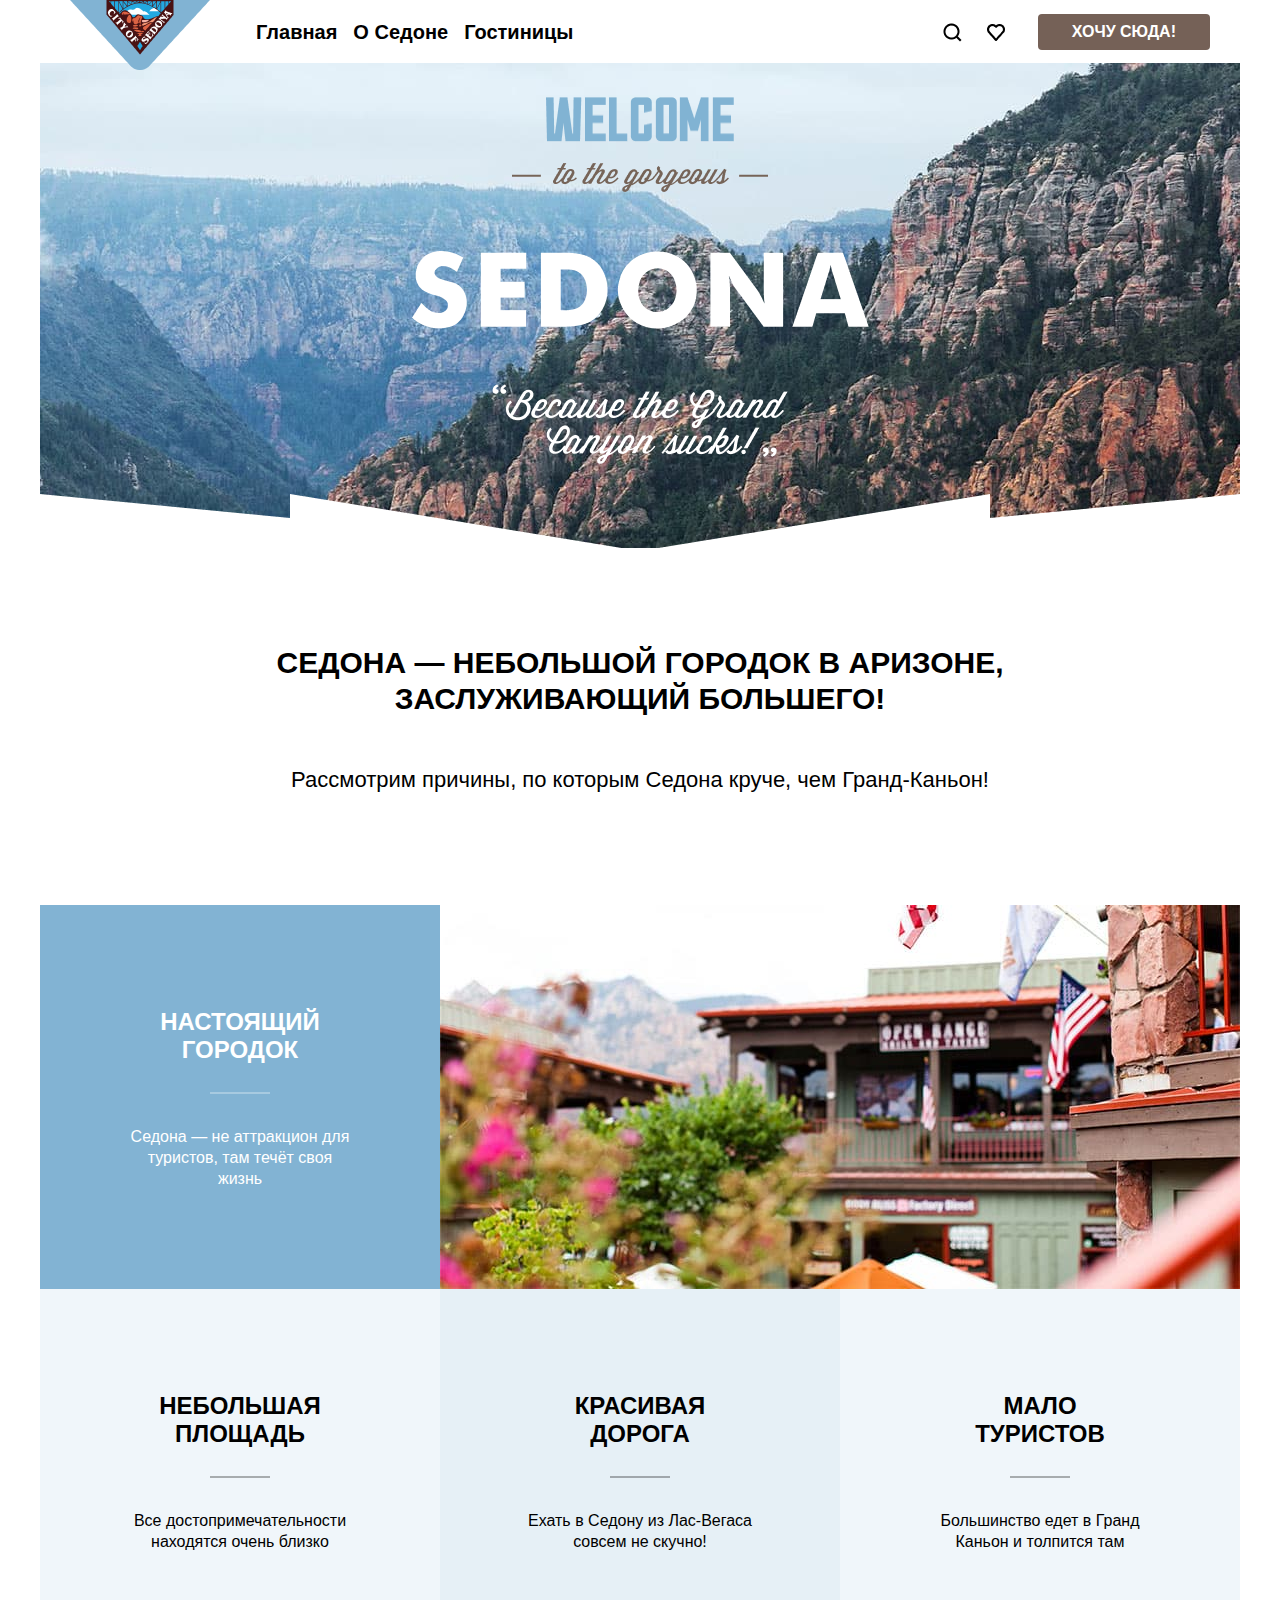
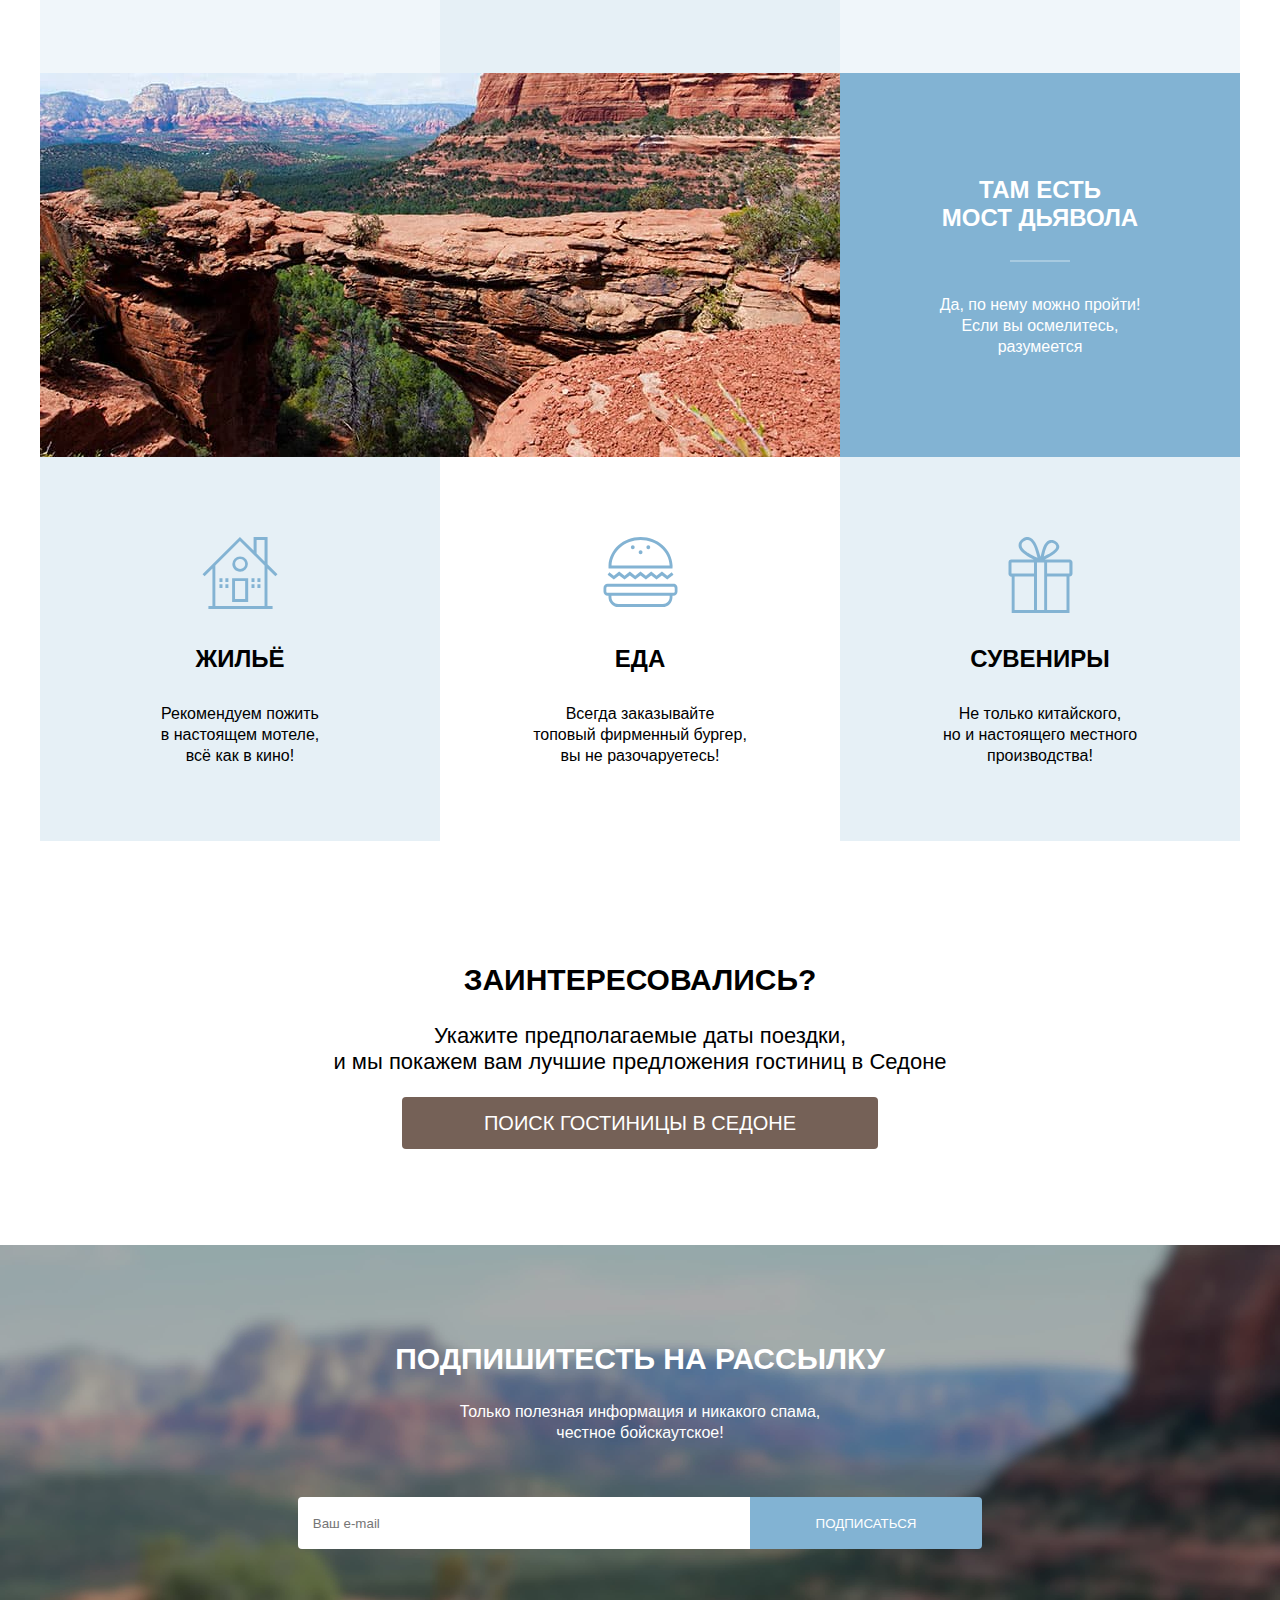
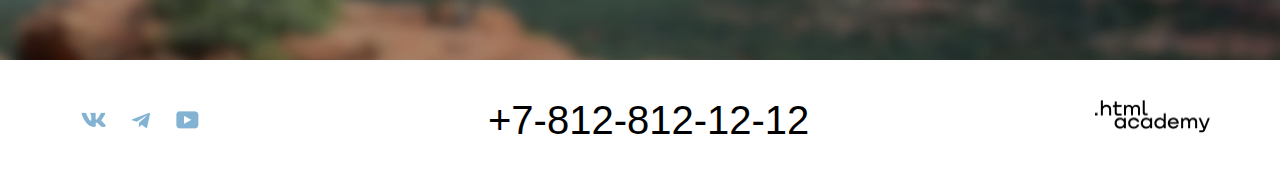
==== index.html @ ae0ce0a5 "Исправил." ====
<!DOCTYPE html>
<html lang="ru">
  <head>
    <meta charset="utf-8">
    <title>HTML Academy: Седона</title>
    <link rel="stylesheet" href="styles/styles.css">
  </head>
  <body>
    <header class="main-header">
      <div class="navigation-site">
        <img src="images/logo-sedona.png"  width="140" height="70" alt="logo" class="logo">
        <nav class="navigation">
          <h2 class="visually-hidden">Навигация сайта</h2>
      <ul class="navigation-list">
        <li class="navigation-item">
          <a class="navigation-link" href="\index.html">Главная</a>
        </li>
        <li class="navigation-item">
          <a class="navigation-link" href="#">О Седоне</a>
        </li>
        <li class="navigation-item">
          <a class="navigation-link" href="#">Гостиницы</a>
        </li>
      </ul>
</nav>
      </div>

      <ul class="navigation-user">
        <li class="navigation-item">
          <a class="navigation-link" href="#">
           <span class="visually-hidden"> Поиск</span>
          </a>
        </li>
        <li class="navigation-item">
          <a class="navigation-link" href="#">
            <span class="visually-hidden"> Лайк</span>
          </a>
        </li>
        <li class="navigation-item">
          <a class="navigation-link buttom-want-here"  href="#">
             Хочу сюда!
          </a>
        </li>
      </ul>



    </header>
<main class="main-conteiner main-index">
  <h1 class="visually-hidden">SEDONA</h1>
  <div class="images">
   <p class="intro-images-welcome"> <img src="images/welcome.png" alt="welcome" width="188" height="45"></p>
   <p class="intro-images-to-the"><img src="images/to the gorgeous.png" alt="to the gorgeous" width="256" height="29"></p>
   <p class="intro-images-sedona"> <img src="images/sedona.png" alt="sedona" width="457" height="213"></p>

  </div>
<section class="intro-advantages">
  <h2 class="intro">Седона — небольшой городок в Аризоне,<br>
  заслуживающий большего!</h2>
  <p>Рассмотрим причины, по которым Седона круче, чем Гранд-Каньон!</p>
</section>
  <section class="advantages">
<ul class="advantages-list">
    <li class="advantages-item color-1">
<h3 class="advantage-title ">Настоящий<br> городок</h3>
<p class="advantage-description">Седона — не аттракцион для<br>туристов, там течёт своя<br>жизнь</p>

    </li>
<li class="advantages-img1"><img src="images/house.jpg" width="800" height="384" alt="Домик в Седоне"></li>

    <li class="advantages-item color-2">
      <h3 class="advantage-title ">Небольшая<br>площадь</h3>
      <p class="advantage-description">Все достопримечательности<br>находятся очень близко</p>

      </li>
       <li class="advantages-item color-3">
        <h3 class="advantage-title ">Красивая<br>дорога</h3>
        <p class="advantage-description">Ехать в Седону из Лас-Вегаса<br>совсем не скучно!</p>

      </li>
      <li class="advantages-item color-2">
       <h3 class="advantage-title ">Мало<br>туристов</h3>
       <p class="advantage-description">Большинство едет в Гранд<br>Каньон и толпится там</p>

    </li>
    <li class="advantages-img2">
      <img src="images/bridge.jpg" width="800" height="384" alt="Мост дьявола">
    </li>
     <li class="advantages-item color-1 devil">
       <h3 class="advantage-title ">Там есть<br>мост дьявола</h3>
         <p class="advantage-description">Да, по нему можно пройти!<br>Если вы осмелитесь,<br>разумеется</p>

        </li>
        <li class="advantages-item color-4 home">

          <h3 class="advantage-title">Жильё</h3>
          <p class="advantage-description">Рекомендуем пожить<br>в настоящем мотеле,<br>всё как в кино!</p>

              </li>
              <li class="advantages-item food">

                <h3 class="advantage-title">Еда</h3>
                <p class="advantage-description">Всегда заказывайте<br>топовый фирменный бургер,<br>вы не разочаруетесь!</p>

               </li>
            <li class="advantages-item color-4 gift">

               <h3 class="advantage-title">Сувениры</h3>
           <p class="advantage-description">Не только китайского,<br> но и настоящего местного<br>производства!</p>

            </li>
</ul>

  </section>
  <section class="search-hotel">
  <h2 class="search-hotel-title">Заинтересовались?</h2>
  <p class="search-hotel-p">Укажите предполагаемые даты поездки,<br> и мы покажем вам лучшие предложения гостиниц в Седоне</p>
<a class="bottom-search-hotel" href="#">Поиск гостиницы в Седоне</a>
  </section>


</main>

<footer class="page-footer">
  <div class="mailing">
    <h2 class="mailing-title">Подпишитесть на рассылку</h2>
    <p>Только полезная информация и никакого спама,<br>честное бойскаутское!</p>

  <form action=" https://echo.htmlacademy.ru/" method="post" class="mailing-form">
    <input type="text" name="mailing" placeholder="    Ваш e-mail">
    <button class="buttom-mailing" type="submit">Подписаться</button>

  </form>

  </div>
<div class="footer-bottom">

<ul class="footer-social-list">
  <li class="footer-social-item">
    <a class="buttom-social" href=" https://vk.com/htmlacademy">
      <span class="visually-hidden">Вконтакте</span>
    </a>

  </li>
  <li class="footer-social-item">
    <a class="buttom-social" href="https://t.me/htmlacademy">
      <span class="visually-hidden">Телеграмм</span>
    </a>

  </li>
  <li class="footer-social-item">
    <a class="buttom-social" href="https://www.youtube.com/user/htmlacademyru">
      <span class="visually-hidden">YouTube</span>
    </a>
  </li>
</ul>


<p class="footer-phone">
  <a href="tel:88128121212">+7-812-812-12-12</a>
</p>


  <p class="footer-html">
    <a href="https://htmlacademy.ru/">
      <img src="images/HTML Academy.png" width="115" height="33" alt="Логотип HTML-Academy">
    </a>
  </p>

</div>
</footer>

  </body>
</html>
---- styles/styles.css ----
@font-face {

  font-family: "PT Sans";

  font-style: normal;
  font-weight: 400;
  src: url("../fonts/pt-sans-regular.woff2") format("woff2");
  font-display: swap;
}
@font-face {
  font-family: "PT Sans";
  font-style: normal;
  font-weight: 700;
  src: url("../fonts/pt-sans-bold.woff2") format("woff2");
  font-display: swap;
}

@font-face {
  font-family: "PT Sans";
  font-style: italic;
  font-weight: 400;
  src: url("../fonts/pt-sans-italic.woff2") format("woff2");
  font-display: swap;
}
@font-face {
  font-family: "PT Sans Narrow";
  font-style: normal;
  font-weight: 700;
  src: url("../fonts/pt-sans-narrow-bold.woff2") format("woff2");
  font-display: swap;
}
html{
  height: 100%;
}

body {
  margin: 0;
  display: flex;
  flex-direction: column;
  min-height: 100%;
  font-family: "PT Sans", sans-serif;
  font-size: 18;
  line-height: 21px;
  color: black;
  background-color: white;
}
.main-conteiner{
  flex-grow: 1;
}
.navigation-link{
  font-family: "PT Sans Narrow", sans-serif;
  font-size: 20px;
  line-height: 24px;
  color: black;
  font-weight: 700;
  text-decoration: none;
  text-align: center;
  display: block;
  padding-top: 20px;
  padding-bottom: 20px;
}
.navigation-link:hover{
  border-bottom: 2px solid #756257;
  position: relative;
}
.buttom-want-here{
  font-family: inherit;
  font-size: 16px;
  line-height: 20px;

  color:white;
  background-color:#756157 ;
  text-transform: uppercase;
  text-decoration: none;
align-self: center;
padding: 8px 34px;
margin-top: 14px;
border-radius: 4px;

}
ul{
  list-style-type: none;
}
h2{
  font-size: 30px;
line-height: 36px;
font-weight: 700;
text-align: center;
text-transform: uppercase;
}

.images{
  background-image:url("../images/Vector.png"),url("../images/mountains.jpg");
  background-repeat: no-repeat;
  background-position:50% 100%, 50% 50%;
  margin: 0%;
  margin-top: -20px;
}
.intro-images-welcome{
  padding-top: 37px;
text-align: center;
}
.intro-images-to-the{
  text-align: center;
  margin-bottom: 54px;
  }
  .intro-images-sedona{
    text-align: center;
    padding-bottom: 82px;
     }
     .intro-advantages p{
      text-align: center;
      font-size: 22px;
      line-height: 26px;
      padding-bottom: 90px;
    }
      .intro{
        padding-top: 69px;
        padding-bottom: 25px;
      }

.advantage-title{
  position: relative;
  font-size: 24px;
  line-height: 28px;
  text-transform: uppercase;
  margin-bottom: 62px;
  margin-top: 0;

}


.color-1{
  background-color: #82B3D3;
  color: white;
}
.color-2{
  background-color: #f0f6fa;
  ;
}
.color-3{
  background-color: rgba(131, 179, 211, 0.2);
}
.color-4{
  background-color: rgba(131, 179, 211, 0.2);
}
.search-hotel-title{
  padding-top: 96px;

}


.search-hotel-p{
  font-size: 22px;
  line-height: 26px;
  text-align: center;
}
.bottom-search-hotel{
  font-family: inherit;
  font-size: 20px;
  line-height: 36px;
display: block;
  color:white;
  background-color:#756157 ;
  text-transform: uppercase;
  text-decoration: none;
  padding: 8px 50px;
  margin: 0 auto;
  width: 376px;
  text-align: center;
  border-radius: 4px;

}
.mailing{
  background-image: url("../images/background-footer.jpg");
  background-repeat: no-repeat;
  background-position: top center;
  height: 415px;
  background-size:cover;
  color: white;
  text-align: center;
  margin-top: 96px;
  margin-bottom: 40px;

}
.mailing-title{
padding-top: 96px;
}
.buttom-mailing{
  background-color: #82B3D3;
  text-align: center;
color: white;
text-transform: uppercase;
}
.footer-phone a{
  font-size: 40px;
line-height: 40px;
text-decoration: none;
color: black;

}
.navigation-site{
display: flex;
margin: 0;
width: 507px;
margin-left: 70px;

}
.navigation{
  display: flex;
  width: 339px;
  margin: 0;
  margin-left: 30px;

}
.navigation-list{
  display: flex;
  height: 64px;
  width: 507px;
  margin: 0;
  padding: 0;
  flex-wrap: wrap;

}
.navigation-user{
  display:flex;
  margin: 0;
  margin-left: auto;
  padding-right: 70px;
  height: 64px;



}
.navigation-list .navigation-item{
  margin: 0 ;
  padding-left: 16px;
}
header{
  display: flex;
  margin: 0%;
  height: 64px;
}
.logo{
  position: relative;
  z-index: 1;
}

.visually-hidden {
  position: absolute;
  width: 1px;
  height: 1px;
  margin: -1px;
  padding: 0;
  border: 0;
  clip: rect(0 0 0 0);
  overflow: hidden;
}


.advantages-list{
  display: grid;
  grid-template-columns: 400px 400px 400px ;
  grid-template-rows: 384px 384px 384px 384px;
  justify-content: center;
  margin: 0;
  padding: 0;

}
.advantages-img1{
  grid-column: 2/span3;
}
.advantages-img2{
  grid-column: 1/span2;
  grid-row: 3;
}
.devil{
  grid-column: 3;
  grid-row: 3;
}
.advantages-item{
  text-align: center;
  padding-top: 103px;
  padding-bottom: 121px;
}
.home{
  grid-column: 1;
  grid-row: 4;
padding-top: 158px;

background-image: url("../images/house-icon.svg");
background-repeat: no-repeat;
background-position-y:80px;
background-position-x: center;
}
.home .advantage-title{
  margin-bottom: 30px;
  margin-top: 30px;
}
.food{
  grid-column: 2;
  grid-row: 4;
  margin: 0;
  padding-top: 158px;

  background-image: url("../images/burger.svg");
background-repeat: no-repeat;
background-position-y:80px;
background-position-x: center;
}
.food .advantage-title{
  margin-bottom: 30px;
  margin-top: 30px;
}
.gift{
  grid-column: 3;
  grid-row: 4;
  padding-top: 158px;

  background-image: url("../images/gift-icon.svg");
background-repeat: no-repeat;
background-position-y:80px;
background-position-x: center;
}
.gift .advantage-title{
  margin-bottom: 30px;
  margin-top: 30px;
}
.footer-bottom{
  display: flex;
  justify-content: space-between;
  width: 100%;
  margin-bottom: 30px;


}
.footer-social-list{
  margin: 0;
  margin-left: 70px;
  display: flex;
  width:142px;
  padding: 0;
  flex-wrap: wrap;
}
.footer-phone{
  width: 331px;
  margin: 0;

}
.footer-html{
  padding-right: 70px;
  width: 115px;
margin: 0;
}
.mailing-form{
  margin-top: 54px;
  display: flex;
  justify-content: center;
  height: 52px;
}
.navigation-user .navigation-link{
  min-width: 44px;

}
.footer-social-list .buttom-social{
  min-width: 47px;
  min-height: 40px;
  display: block;
}
.navigation-user .navigation-item:nth-child(1) .navigation-link{
  background-image:url("../images/search.png");
  background-repeat: no-repeat;
  background-position: center;
  display: block;
  height: 100%;
  padding: 0;
}
.navigation-user .navigation-item:nth-child(2) .navigation-link{
  background-image:url("../images/heart-icon.png");
  background-repeat: no-repeat;
  background-position: center;
  display: block;
  height: 100%;
  padding: 0;
  margin-right: 20px;
}
.footer-social-item:nth-child(1) .buttom-social{
  background-image:url("../images/vk.png");
  background-repeat: no-repeat;
  background-position: center;
  display: block;
  height: 100%;
  padding: 0;
}
.footer-social-item:nth-child(2) .buttom-social{
  background-image:url("../images/telegram.png");
  background-repeat: no-repeat;
  background-position: center;
  display: block;
  height: 100%;
  padding: 0;
}
.footer-social-item:nth-child(3) .buttom-social{
  background-image:url("../images/youtube.png");
  background-repeat: no-repeat;
  background-position: center;
  display: block;
  height: 100%;
  padding: 0;
}
.mailing input{
  width: 452px;
  padding: 0;
  margin: 0;
  border: none;
  border-top-left-radius: 4px;
  border-bottom-left-radius: 4px;
}
.mailing button{
  width: 232px;
  padding: 0;
  margin: 0;
  border: none;
  border-top-right-radius: 4px;
  border-bottom-right-radius: 4px;
}

.color-1 .advantage-title::before {
  position: absolute;
  bottom: -30px;
  left: 50%;
  width: 60px;
  height: 2px;
  margin-left: -30px;
  background-color:rgba(255,255,255,0.3);
  content: "";
}
.color-2 .advantage-title::before {
  position: absolute;
  bottom: -30px;
  left: 50%;
  width: 60px;
  height: 2px;
  margin-left: -30px;
  background-color:rgba(0, 0, 0, 0.3);
  content: "";
}
.color-3 .advantage-title::before {
  position: absolute;
  bottom: -30px;
  left: 50%;
  width: 60px;
  height: 2px;
  margin-left: -30px;
  background-color:rgba(0, 0, 0, 0.3);
  content: "";
}
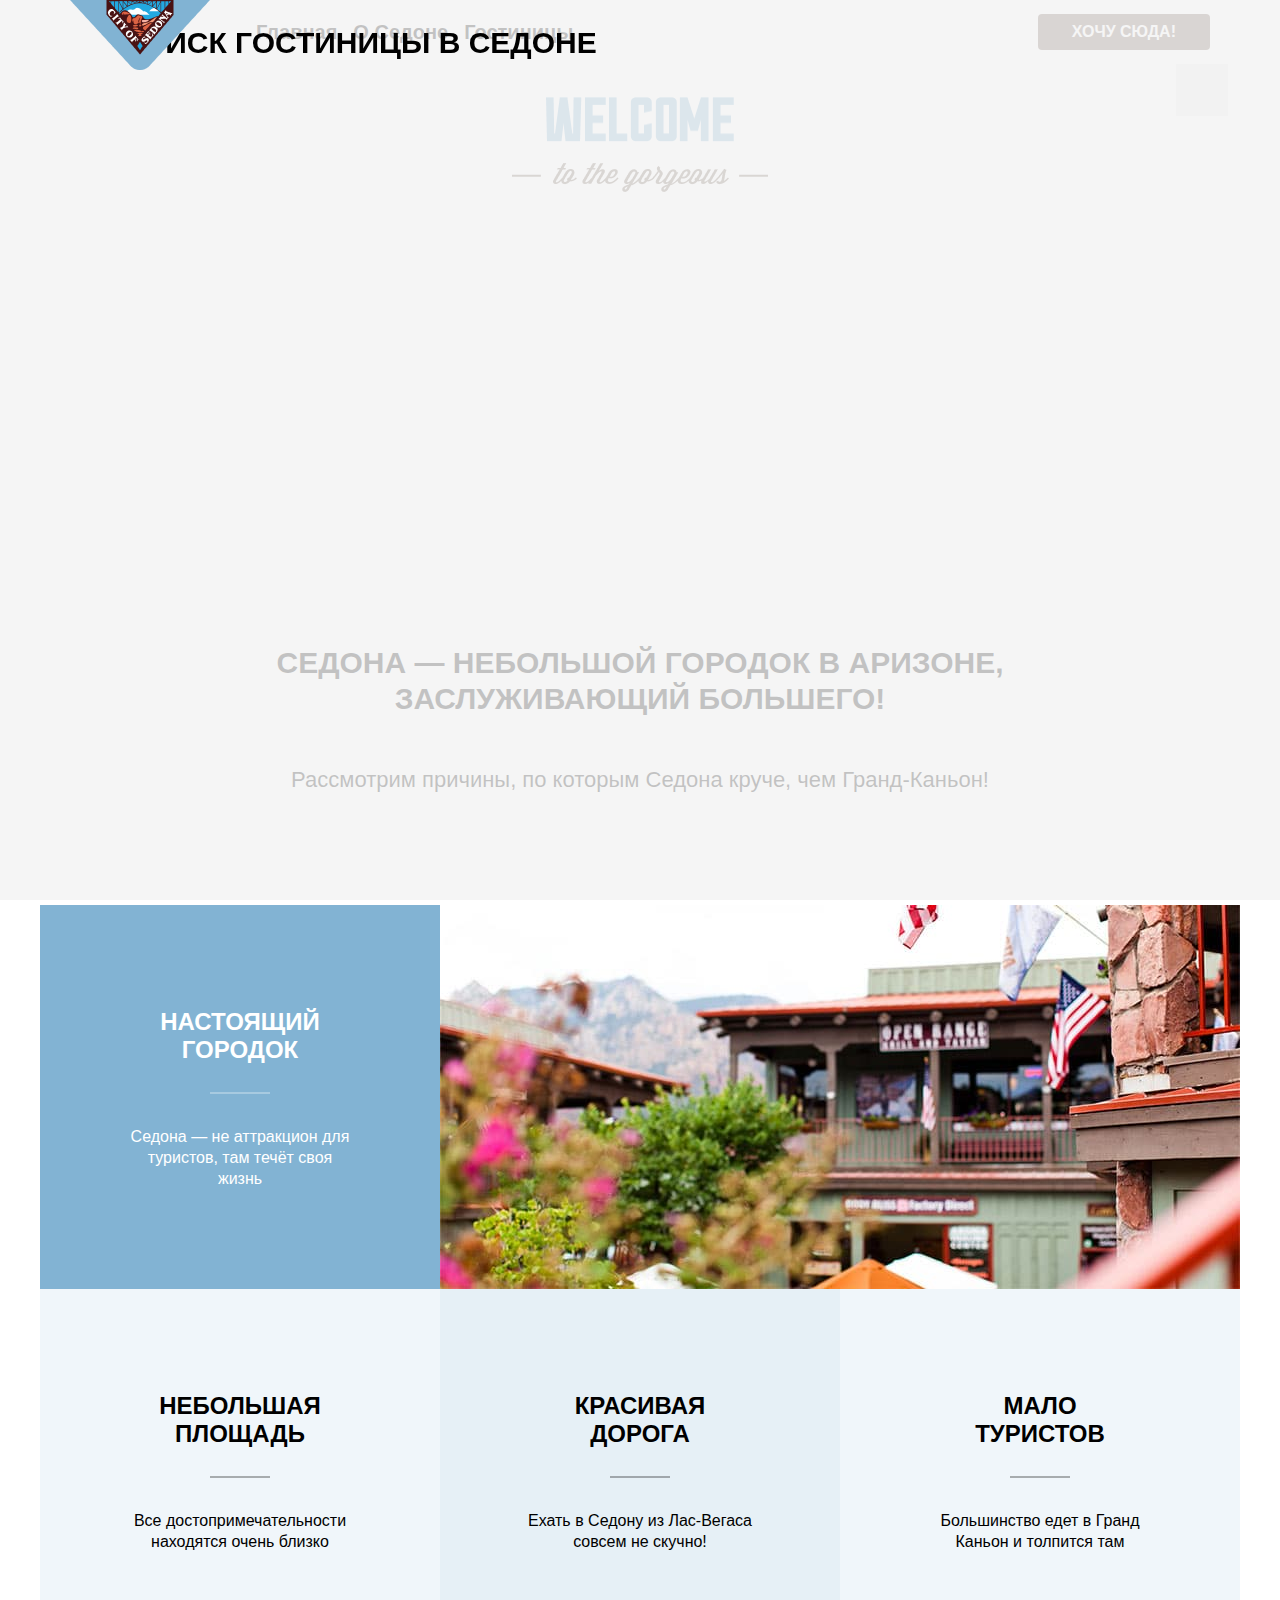
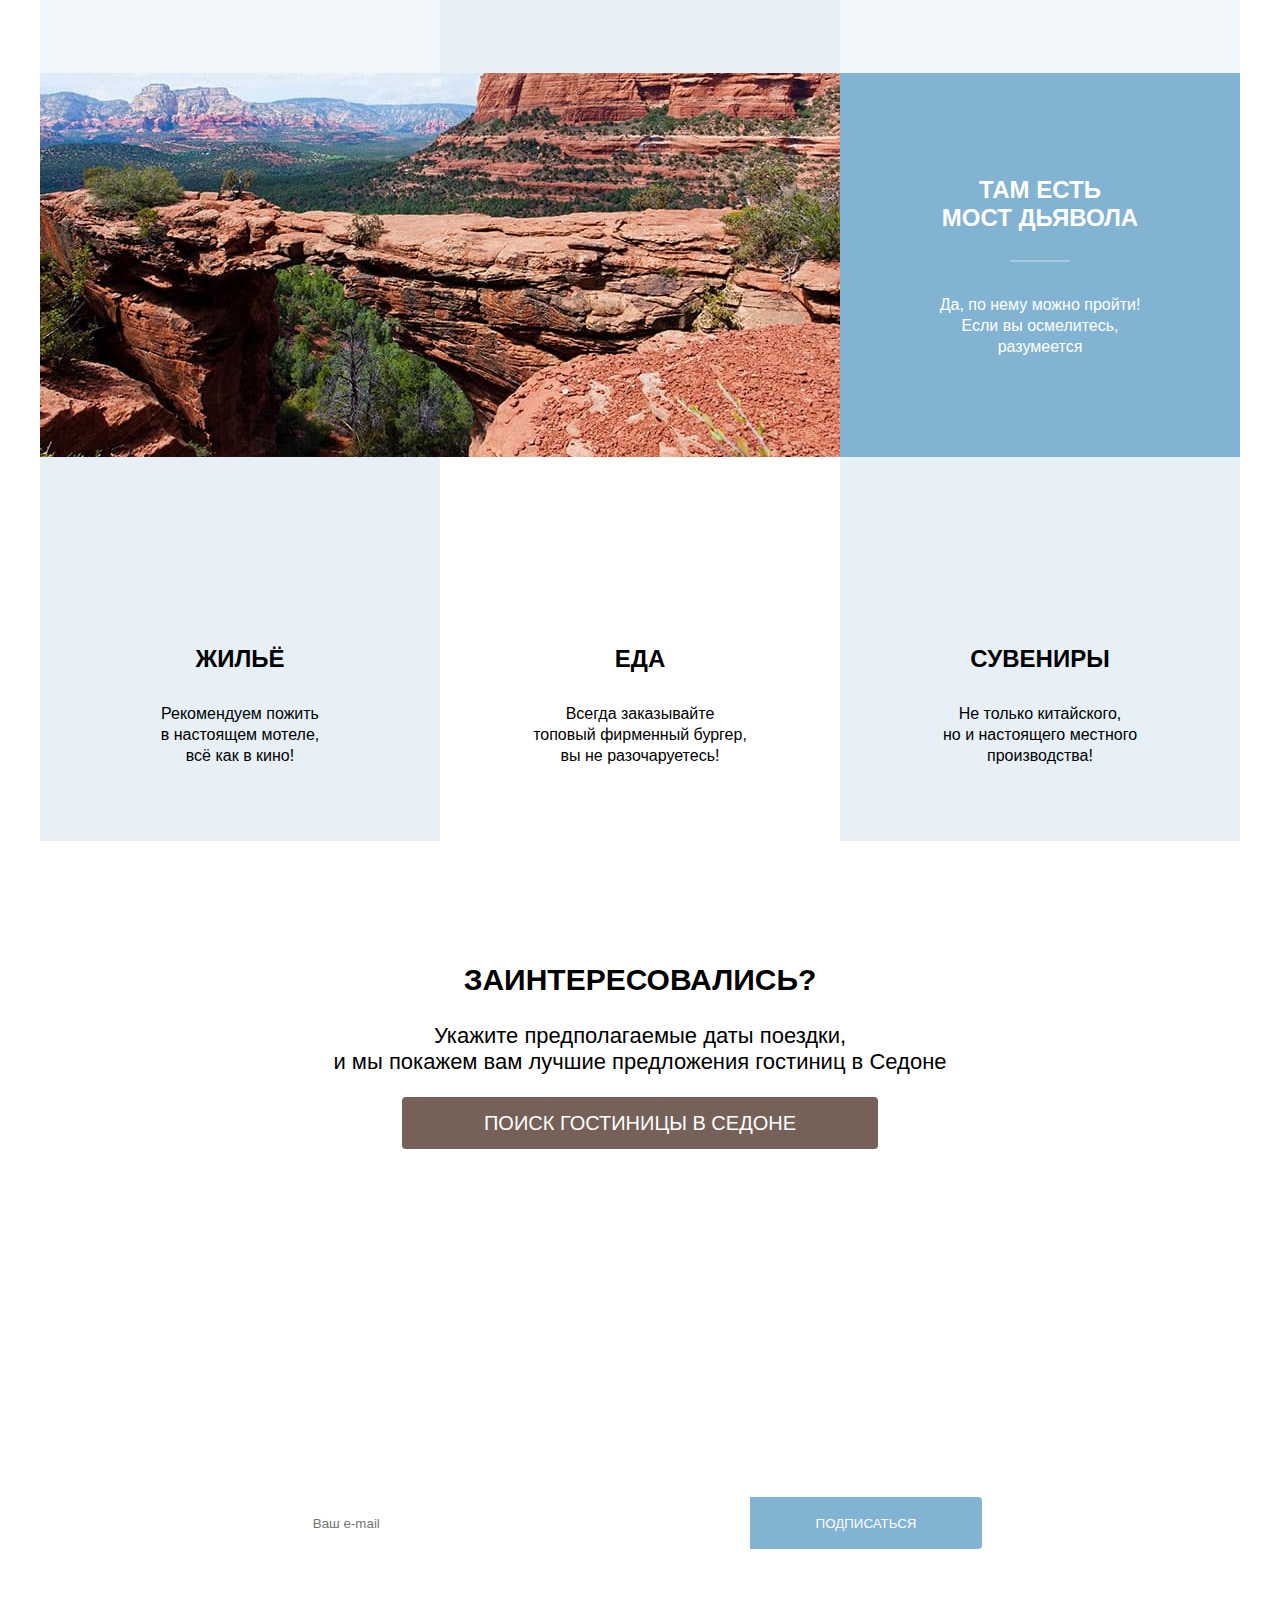
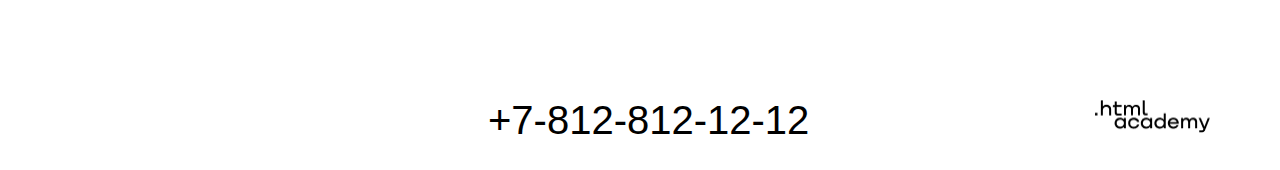
==== commit 88000570: "/" ====
--- a/index.html
+++ b/index.html
@@ -169,6 +169,17 @@
 
 </div>
 </footer>
+<div class="modal-container">
+  <div class="modal modal-search-hotel">
+    <button class="modal-close-buttom">
+      <span class="visually-hidden">Закрыть</span>
+    </button>
+    <section class="modal-content">
+      <h2 class="modal-title">Поиск гостиницы в Седоне</h2>
+    </section>
 
+  </div>
+
+</div>
   </body>
 </html>
--- a/styles/styles.css
+++ b/styles/styles.css
@@ -59,10 +59,7 @@
   padding-top: 20px;
   padding-bottom: 20px;
 }
-.navigation-link:hover{
-  border-bottom: 2px solid #756257;
-  position: relative;
-}
+
 .buttom-want-here{
   font-family: inherit;
   font-size: 16px;
@@ -90,7 +87,7 @@
 }
 
 .images{
-  background-image:url("../images/Vector.png"),url("../images/mountains.jpg");
+  background-image:url("./images/Vector.png"),url("./images/mountains.jpg");
   background-repeat: no-repeat;
   background-position:50% 100%, 50% 50%;
   margin: 0%;
@@ -172,7 +169,7 @@
 
 }
 .mailing{
-  background-image: url("../images/background-footer.jpg");
+  background-image: url("./images/background-footer.jpg");
   background-repeat: no-repeat;
   background-position: top center;
   height: 415px;
@@ -288,7 +285,7 @@
   grid-row: 4;
 padding-top: 158px;
 
-background-image: url("../images/house-icon.svg");
+background-image: url("./images/house-icon.svg");
 background-repeat: no-repeat;
 background-position-y:80px;
 background-position-x: center;
@@ -303,7 +300,7 @@
   margin: 0;
   padding-top: 158px;
 
-  background-image: url("../images/burger.svg");
+  background-image: url("./images/burger.svg");
 background-repeat: no-repeat;
 background-position-y:80px;
 background-position-x: center;
@@ -317,7 +314,7 @@
   grid-row: 4;
   padding-top: 158px;
 
-  background-image: url("../images/gift-icon.svg");
+  background-image: url("./images/gift-icon.svg");
 background-repeat: no-repeat;
 background-position-y:80px;
 background-position-x: center;
@@ -368,7 +365,7 @@
   display: block;
 }
 .navigation-user .navigation-item:nth-child(1) .navigation-link{
-  background-image:url("../images/search.png");
+  background-image:url("./images/search.png");
   background-repeat: no-repeat;
   background-position: center;
   display: block;
@@ -376,7 +373,7 @@
   padding: 0;
 }
 .navigation-user .navigation-item:nth-child(2) .navigation-link{
-  background-image:url("../images/heart-icon.png");
+  background-image:url("./images/heart-icon.png");
   background-repeat: no-repeat;
   background-position: center;
   display: block;
@@ -385,7 +382,7 @@
   margin-right: 20px;
 }
 .footer-social-item:nth-child(1) .buttom-social{
-  background-image:url("../images/vk.png");
+  background-image:url("./images/vk.png");
   background-repeat: no-repeat;
   background-position: center;
   display: block;
@@ -393,7 +390,7 @@
   padding: 0;
 }
 .footer-social-item:nth-child(2) .buttom-social{
-  background-image:url("../images/telegram.png");
+  background-image:url("./images/telegram.png");
   background-repeat: no-repeat;
   background-position: center;
   display: block;
@@ -401,7 +398,7 @@
   padding: 0;
 }
 .footer-social-item:nth-child(3) .buttom-social{
-  background-image:url("../images/youtube.png");
+  background-image:url("./images/youtube.png");
   background-repeat: no-repeat;
   background-position: center;
   display: block;
@@ -455,3 +452,28 @@
   background-color:rgba(0, 0, 0, 0.3);
   content: "";
 }
+.modal-container {
+  position: fixed;
+  top: 0;
+  left: 0;
+  display: flex;
+  width: 100%;
+  height: 100%;
+  background-color: rgba(242, 242, 242, 0.8);
+}
+.modal-search-hotel{
+width: 717px;
+}
+.modal-close-buttom{
+  position: absolute;
+  top: 64px;
+  right: 52px;
+  width: 52px;
+  height: 52px;
+  background-color:#F2F2F2;
+  border: none;
+  background-image: url("./images/closer.png");
+  background-repeat: no-repeat;
+  background-position: center;
+  cursor: pointer;
+}
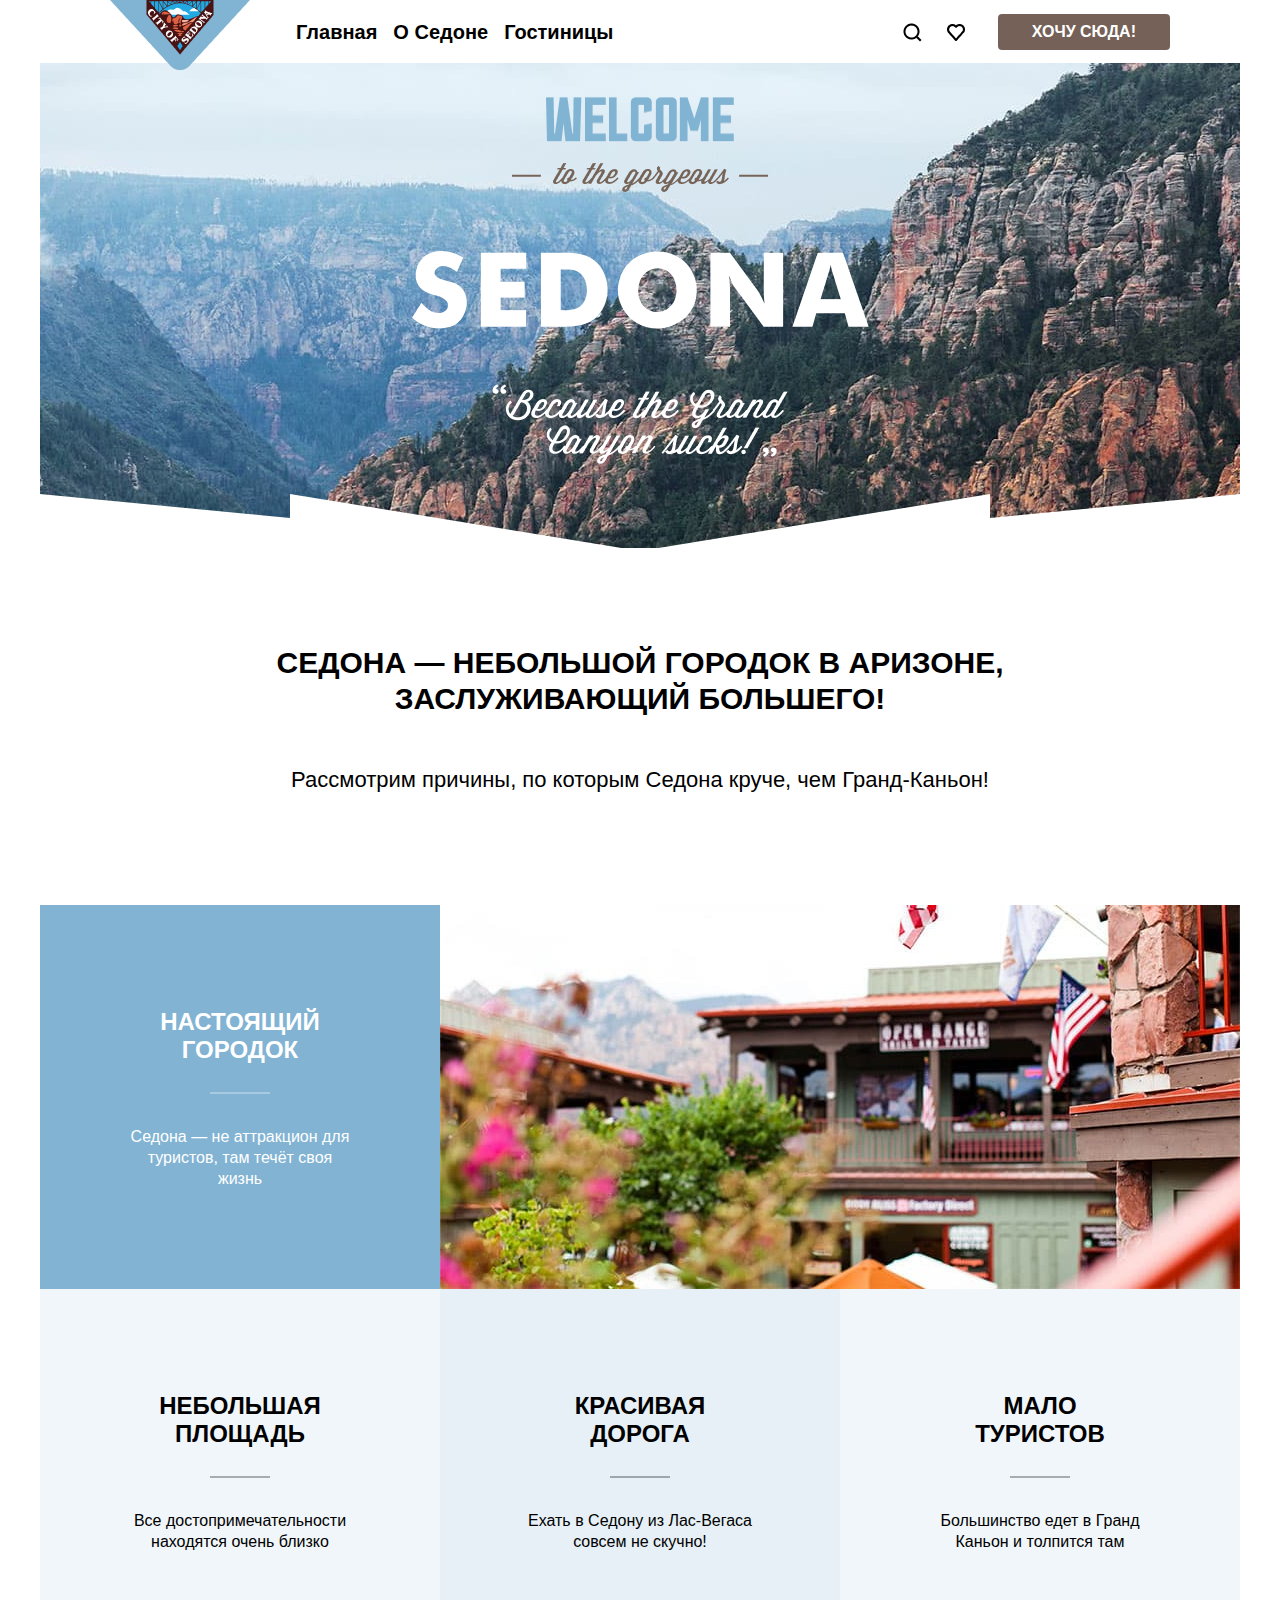
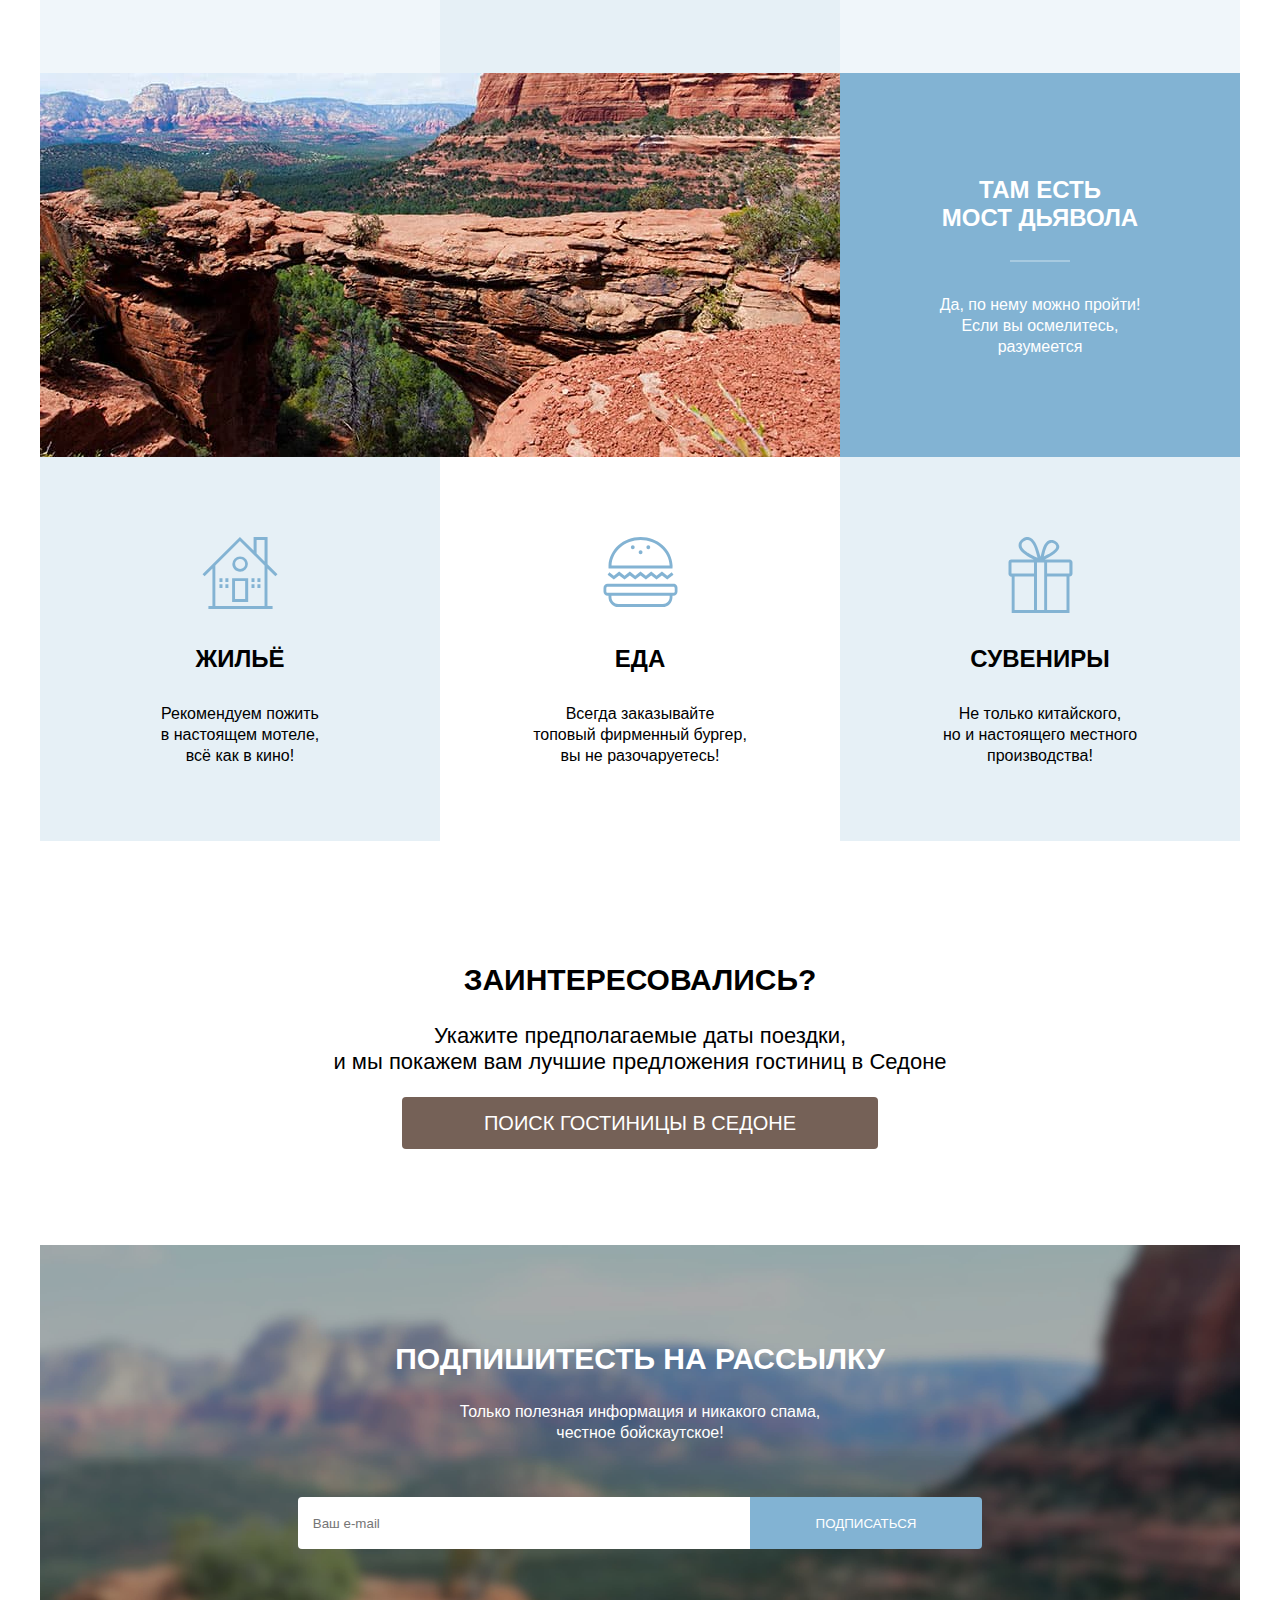
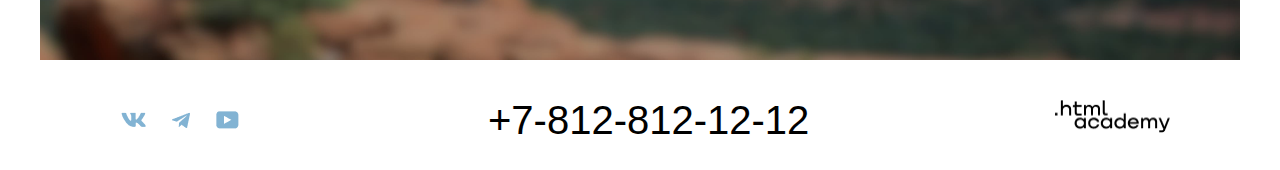
==== commit 13d701c8: "Merge pull request #7 from ArtemVer43/master" ====
--- a/index.html
+++ b/index.html
@@ -11,18 +11,18 @@
         <img src="images/logo-sedona.png"  width="140" height="70" alt="logo" class="logo">
         <nav class="navigation">
           <h2 class="visually-hidden">Навигация сайта</h2>
-      <ul class="navigation-list">
-        <li class="navigation-item">
-          <a class="navigation-link" href="\index.html">Главная</a>
-        </li>
-        <li class="navigation-item">
-          <a class="navigation-link" href="#">О Седоне</a>
-        </li>
-        <li class="navigation-item">
-          <a class="navigation-link" href="#">Гостиницы</a>
-        </li>
-      </ul>
-</nav>
+          <ul class="navigation-list">
+           <li class="navigation-item">
+            <a class="navigation-link" href="\index.html">Главная</a>
+           </li>
+           <li class="navigation-item">
+            <a class="navigation-link" href="#">О Седоне</a>
+           </li>
+           <li class="navigation-item">
+            <a class="navigation-link" href="#">Гостиницы</a>
+           </li>
+          </ul>
+        </nav>
       </div>
 
       <ul class="navigation-user">
@@ -42,9 +42,6 @@
           </a>
         </li>
       </ul>
-
-
-
     </header>
 <main class="main-conteiner main-index">
   <h1 class="visually-hidden">SEDONA</h1>
@@ -54,68 +51,63 @@
    <p class="intro-images-sedona"> <img src="images/sedona.png" alt="sedona" width="457" height="213"></p>
 
   </div>
-<section class="intro-advantages">
-  <h2 class="intro">Седона — небольшой городок в Аризоне,<br>
-  заслуживающий большего!</h2>
-  <p>Рассмотрим причины, по которым Седона круче, чем Гранд-Каньон!</p>
-</section>
+  <section class="intro-advantages">
+    <h2 class="intro">Седона — небольшой городок в Аризоне,<br>заслуживающий большего!</h2>
+      <p>Рассмотрим причины, по которым Седона круче, чем Гранд-Каньон!</p>
+  </section>
   <section class="advantages">
-<ul class="advantages-list">
-    <li class="advantages-item color-1">
-<h3 class="advantage-title ">Настоящий<br> городок</h3>
-<p class="advantage-description">Седона — не аттракцион для<br>туристов, там течёт своя<br>жизнь</p>
+    <ul class="advantages-list">
+      <li class="advantages-item color-1">
+        <h3 class="advantage-title ">Настоящий<br> городок</h3>
+        <p class="advantage-description">Седона — не аттракцион для<br>туристов, там течёт своя<br>жизнь</p>
 
-    </li>
-<li class="advantages-img1"><img src="images/house.jpg" width="800" height="384" alt="Домик в Седоне"></li>
+     </li>
+     <li class="advantages-img1">
+       <img src="images/house.jpg" width="800" height="384" alt="Домик в Седоне">
+     </li>
 
-    <li class="advantages-item color-2">
-      <h3 class="advantage-title ">Небольшая<br>площадь</h3>
-      <p class="advantage-description">Все достопримечательности<br>находятся очень близко</p>
+     <li class="advantages-item color-2">
+       <h3 class="advantage-title ">Небольшая<br>площадь</h3>
+       <p class="advantage-description">Все достопримечательности<br>находятся очень близко</p>
 
-      </li>
-       <li class="advantages-item color-3">
-        <h3 class="advantage-title ">Красивая<br>дорога</h3>
+     </li>
+     <li class="advantages-item color-3">
+       <h3 class="advantage-title ">Красивая<br>дорога</h3>
         <p class="advantage-description">Ехать в Седону из Лас-Вегаса<br>совсем не скучно!</p>
 
-      </li>
-      <li class="advantages-item color-2">
+     </li>
+     <li class="advantages-item color-2">
        <h3 class="advantage-title ">Мало<br>туристов</h3>
        <p class="advantage-description">Большинство едет в Гранд<br>Каньон и толпится там</p>
 
-    </li>
-    <li class="advantages-img2">
-      <img src="images/bridge.jpg" width="800" height="384" alt="Мост дьявола">
-    </li>
+     </li>
+     <li class="advantages-img2">
+       <img src="images/bridge.jpg" width="800" height="384" alt="Мост дьявола">
+     </li>
      <li class="advantages-item color-1 devil">
        <h3 class="advantage-title ">Там есть<br>мост дьявола</h3>
-         <p class="advantage-description">Да, по нему можно пройти!<br>Если вы осмелитесь,<br>разумеется</p>
+       <p class="advantage-description">Да, по нему можно пройти!<br>Если вы осмелитесь,<br>разумеется</p>
 
-        </li>
-        <li class="advantages-item color-4 home">
-
-          <h3 class="advantage-title">Жильё</h3>
-          <p class="advantage-description">Рекомендуем пожить<br>в настоящем мотеле,<br>всё как в кино!</p>
-
-              </li>
-              <li class="advantages-item food">
-
-                <h3 class="advantage-title">Еда</h3>
-                <p class="advantage-description">Всегда заказывайте<br>топовый фирменный бургер,<br>вы не разочаруетесь!</p>
-
-               </li>
-            <li class="advantages-item color-4 gift">
-
-               <h3 class="advantage-title">Сувениры</h3>
-           <p class="advantage-description">Не только китайского,<br> но и настоящего местного<br>производства!</p>
-
-            </li>
-</ul>
+     </li>
+     <li class="advantages-item color-4 home">
+       <h3 class="advantage-title">Жильё</h3>
+       <p class="advantage-description">Рекомендуем пожить<br>в настоящем мотеле,<br>всё как в кино!</p>
+     </li>
+     <li class="advantages-item food">
+        <h3 class="advantage-title">Еда</h3>
+        <p class="advantage-description">Всегда заказывайте<br>топовый фирменный бургер,<br>вы не разочаруетесь!</p>
+      </li>
+      <li class="advantages-item color-4 gift">
+        <h3 class="advantage-title">Сувениры</h3>
+        <p class="advantage-description">Не только китайского,<br> но и настоящего местного<br>производства!</p>
+      </li>
+   </ul>
 
   </section>
   <section class="search-hotel">
-  <h2 class="search-hotel-title">Заинтересовались?</h2>
-  <p class="search-hotel-p">Укажите предполагаемые даты поездки,<br> и мы покажем вам лучшие предложения гостиниц в Седоне</p>
-<a class="bottom-search-hotel" href="#">Поиск гостиницы в Седоне</a>
+    <h2 class="search-hotel-title">Заинтересовались?</h2>
+    <p class="search-hotel-p">Укажите предполагаемые даты поездки,<br> и мы покажем вам лучшие предложения гостиниц в Седоне</p>
+    <a class="bottom-search-hotel" href="#">Поиск гостиницы в Седоне</a>
   </section>
 
 
@@ -125,28 +117,22 @@
   <div class="mailing">
     <h2 class="mailing-title">Подпишитесть на рассылку</h2>
     <p>Только полезная информация и никакого спама,<br>честное бойскаутское!</p>
-
-  <form action=" https://echo.htmlacademy.ru/" method="post" class="mailing-form">
-    <input type="text" name="mailing" placeholder="    Ваш e-mail">
-    <button class="buttom-mailing" type="submit">Подписаться</button>
-
-  </form>
-
+    <form action=" https://echo.htmlacademy.ru/" method="post" class="mailing-form">
+      <input type="text" name="mailing" placeholder="    Ваш e-mail">
+      <button class="buttom-mailing" type="submit">Подписаться</button>
+    </form>
   </div>
 <div class="footer-bottom">
-
 <ul class="footer-social-list">
   <li class="footer-social-item">
     <a class="buttom-social" href=" https://vk.com/htmlacademy">
       <span class="visually-hidden">Вконтакте</span>
     </a>
-
   </li>
   <li class="footer-social-item">
     <a class="buttom-social" href="https://t.me/htmlacademy">
       <span class="visually-hidden">Телеграмм</span>
     </a>
-
   </li>
   <li class="footer-social-item">
     <a class="buttom-social" href="https://www.youtube.com/user/htmlacademyru">
@@ -154,32 +140,56 @@
     </a>
   </li>
 </ul>
-
-
 <p class="footer-phone">
   <a href="tel:88128121212">+7-812-812-12-12</a>
 </p>
-
-
   <p class="footer-html">
     <a href="https://htmlacademy.ru/">
       <img src="images/HTML Academy.png" width="115" height="33" alt="Логотип HTML-Academy">
     </a>
   </p>
-
 </div>
 </footer>
 <div class="modal-container">
   <div class="modal modal-search-hotel">
-    <button class="modal-close-buttom">
+    <button class="modal-close-buttom" title="Закрыть">
       <span class="visually-hidden">Закрыть</span>
     </button>
     <section class="modal-content">
       <h2 class="modal-title">Поиск гостиницы в Седоне</h2>
+      <form class="search-hotel-form" action="https://echo.htmlacademy.ru/" method="post" >
+      <p class="field-group">
+        <label for="date-check-in">Дата Заезда:</label>
+        <input class="search-hotel-form-field field date-check-in" type="text" id="date-check-in" value="27 апреля 2020">
+        <label for="date-check-in" class="check-in-label">Мы не можем отправить вас в прошлое.</label>
+      </p>
+      <p class="field-group">
+        <label for="date-check-out">Дата Выезда:</label>
+        <input class="search-hotel-form-field field date-check-out" type="text" id="date-check-out" value="1 сентября 2023">
+        <label for="date-check-out" class="check-out-label">На эти даты есть свободные номера. Пока есть.</label>
+      </p>
+      <p class="field-group form-number-people">
+       <label for="number-people">Взрослые:</label>
+       <input type="button" class="number-people-minus minus"  id="number-people">
+       <input class="number-people-digit" type="text" id="number-people" value="2">
+       <input type="button" class="number-people-plus plus"   id="number-people">
+      </p>
+      <p class="field-group form-number-children">
+        <label for="number-children">Дети:</label>
+        <input type="button" class="number-children-minus minus"  id="number-children">
+        <input class="number-children-digit" type="text" id="number-children" value="2">
+        <input type="button" class="number-children-plus plus"   id="number-children">
+       </p>
+       <span class="tooltip">
+        <button class="number-children-info">i</button>
+          <span class="children-info-text">Укажите количество детей,<br> которые будут с вами, возраст<br> которых от 6 до 18 лет. Дети<br> до 6 лет размещаются<br> бесплатно.</span>
+      </span>
+       <p class="field-group button-search">
+        <button type="submit" placeholder="Найти" >Найти</button>
+      </p>
+      </form>
     </section>
-
   </div>
-
 </div>
   </body>
 </html>
--- a/styles/styles.css
+++ b/styles/styles.css
@@ -43,6 +43,9 @@
   line-height: 21px;
   color: black;
   background-color: white;
+  padding-left: 40px;
+  padding-right: 40px;
+  min-width: 1200px;
 }
 .main-conteiner{
   flex-grow: 1;
@@ -87,7 +90,7 @@
 }
 
 .images{
-  background-image:url("./images/Vector.png"),url("./images/mountains.jpg");
+  background-image:url("../images/Vector.png"),url("../images/mountains.jpg");
   background-repeat: no-repeat;
   background-position:50% 100%, 50% 50%;
   margin: 0%;
@@ -169,7 +172,7 @@
 
 }
 .mailing{
-  background-image: url("./images/background-footer.jpg");
+  background-image: url("../images/background-footer.jpg");
   background-repeat: no-repeat;
   background-position: top center;
   height: 415px;
@@ -285,7 +288,7 @@
   grid-row: 4;
 padding-top: 158px;
 
-background-image: url("./images/house-icon.svg");
+background-image: url("../images/house-icon.svg");
 background-repeat: no-repeat;
 background-position-y:80px;
 background-position-x: center;
@@ -300,7 +303,7 @@
   margin: 0;
   padding-top: 158px;
 
-  background-image: url("./images/burger.svg");
+  background-image: url("../images/burger.svg");
 background-repeat: no-repeat;
 background-position-y:80px;
 background-position-x: center;
@@ -314,7 +317,7 @@
   grid-row: 4;
   padding-top: 158px;
 
-  background-image: url("./images/gift-icon.svg");
+  background-image: url("../images/gift-icon.svg");
 background-repeat: no-repeat;
 background-position-y:80px;
 background-position-x: center;
@@ -365,7 +368,7 @@
   display: block;
 }
 .navigation-user .navigation-item:nth-child(1) .navigation-link{
-  background-image:url("./images/search.png");
+  background-image:url("../images/search.png");
   background-repeat: no-repeat;
   background-position: center;
   display: block;
@@ -373,7 +376,7 @@
   padding: 0;
 }
 .navigation-user .navigation-item:nth-child(2) .navigation-link{
-  background-image:url("./images/heart-icon.png");
+  background-image:url("../images/heart-icon.png");
   background-repeat: no-repeat;
   background-position: center;
   display: block;
@@ -382,7 +385,7 @@
   margin-right: 20px;
 }
 .footer-social-item:nth-child(1) .buttom-social{
-  background-image:url("./images/vk.png");
+  background-image:url("../images/vk.png");
   background-repeat: no-repeat;
   background-position: center;
   display: block;
@@ -390,7 +393,7 @@
   padding: 0;
 }
 .footer-social-item:nth-child(2) .buttom-social{
-  background-image:url("./images/telegram.png");
+  background-image:url("../images/telegram.png");
   background-repeat: no-repeat;
   background-position: center;
   display: block;
@@ -398,7 +401,7 @@
   padding: 0;
 }
 .footer-social-item:nth-child(3) .buttom-social{
-  background-image:url("./images/youtube.png");
+  background-image:url("../images/youtube.png");
   background-repeat: no-repeat;
   background-position: center;
   display: block;
@@ -453,6 +456,7 @@
   content: "";
 }
 .modal-container {
+
   position: fixed;
   top: 0;
   left: 0;
@@ -460,9 +464,25 @@
   width: 100%;
   height: 100%;
   background-color: rgba(242, 242, 242, 0.8);
+  display: none;
+
+}
+.modal-content{
+  height: 448px;
+    width: 577px;
+    margin: 0 auto;
+}
+.modal {
+  position: relative;
+  margin: auto;
+  padding: 40px;
+  background-color: #ffffff;
 }
 .modal-search-hotel{
 width: 717px;
+max-height: 576px;
+border-radius: 30px;
+padding: 64px 0;
 }
 .modal-close-buttom{
   position: absolute;
@@ -472,8 +492,192 @@
   height: 52px;
   background-color:#F2F2F2;
   border: none;
-  background-image: url("./images/closer.png");
+  border-radius: 50%;
+  background-image: url("../images/closer.png");
   background-repeat: no-repeat;
   background-position: center;
   cursor: pointer;
 }
+.modal-title{
+  text-align: start;
+  margin-top: 0;
+  margin-bottom: 64px;
+}
+.field-group{
+  margin-bottom: 23px;
+  margin-top: 0;
+}
+.search-hotel-form{
+display: flex;
+flex-wrap: wrap;
+justify-content: space-between;
+  font-size: 20px;
+  line-height: 24px;
+  font-weight: 700;
+
+}
+.date-check-in{
+  margin-left: 24px;
+}
+.date-check-out{
+  margin-left: 18px;
+}
+
+.search-hotel-form-field{
+  width: 398px;
+  height: 48px;
+  border: none;
+  border-radius: 4px;
+  background-color: #F2F2F2;
+  padding: 0;
+padding-left: 20px;
+font-size: 18px;
+line-height: 24px;
+font-weight: 700;
+background-image: url("../images/calendar.png");
+background-repeat: no-repeat;
+background-position-x:386px;
+background-position-y: center;
+
+}
+.check-in-label{
+  font-size: 16px;
+  line-height: 21px;
+  color: #FF5757;
+  margin-left: 157px;
+  padding: 0 20px;
+  font-weight: 400;
+}
+.check-out-label{
+  font-size: 16px;
+  line-height: 21px;
+  margin-left: 157px;
+  padding-left: 20px;
+  font-weight: 400;
+}
+
+.form-number-people{
+  display: flex;
+  margin-bottom: 48px;
+}
+.form-number-people input{
+  width: 40px;
+  height: 48px;
+  background-color: #F2F2F2;
+  border: none;
+  padding: 0;
+  font-size: 18px;
+  font-weight: 700;
+  line-height: 21px;
+  text-align: center;
+}
+.form-number-children{
+  display: flex;
+margin-bottom: 48px;
+}
+.form-number-children input{
+  width: 40px;
+  height: 48px;
+  background-color: #F2F2F2;
+  border: none;
+  padding: 0;
+  font-size: 18px;
+  font-weight: 700;
+  line-height: 21px;
+  text-align: center;
+}
+.number-children-info{
+  width: 26px;
+  height: 26px;
+  background-color: #83B3D3;
+  border: none;
+  border-radius: 50%;
+  text-align: center;
+  font-size: 12px;
+  font-weight: 400;
+  color: white;
+  margin:auto 0;
+  margin-right: 46px;
+}
+.button-search button{
+  width: 577px;
+  height: 60px;
+  background-color: #83B3D3;
+  border: none;
+  border-radius: 10px;
+  text-align: center;
+color: white;
+text-transform: uppercase;
+font-size: 20px;
+line-height: 24px;
+font-weight: 700;
+cursor: pointer;
+}
+.plus{
+  background-image:url("../images/plus.png");
+  background-repeat: no-repeat;
+  background-position: center;
+  display: block;
+  height: 100%;
+  padding: 0;
+  border-top-right-radius: 4px;
+  border-bottom-right-radius: 4px;
+  cursor: pointer;
+}
+.minus{
+  background-image:url("../images/minus.png");
+  background-repeat: no-repeat;
+  background-position: center;
+  display: block;
+  height: 100%;
+  padding: 0;
+  border-top-left-radius: 4px;
+  border-bottom-left-radius: 4px;
+  cursor: pointer;
+}
+.form-number-people label{
+  margin: auto 0;
+margin-right: 50px;
+}
+.form-number-children label{
+  margin: auto 0;
+margin-right: 82px;
+}
+.tooltip{
+  position: absolute;
+left: 455px;
+top:365px;
+}
+.children-info-text{
+  position: absolute;
+  width: 216px;
+  height: 125px;
+  right: -75px;
+  top: 40px;
+  display:block;
+  background-color:#333333;
+  color: white;
+  font-weight: 400;
+  font-size: 16px;
+  line-height: 20px;
+  padding-top: 15px;
+  padding-left: 22px;
+  padding-bottom: 18px;
+  padding-right: 18px;
+  border-radius: 10px;
+  margin: 0;
+  display: none;
+}
+.tooltip span::before{
+  content: url("../images/triangle.svg");
+  display: block;
+  margin: 0;
+  padding: 0;
+  height: 18px;
+position: absolute;
+top: -15px;
+right: 50%;
+}
+.tooltip button:hover + .children-info-text{
+  display: block;
+}
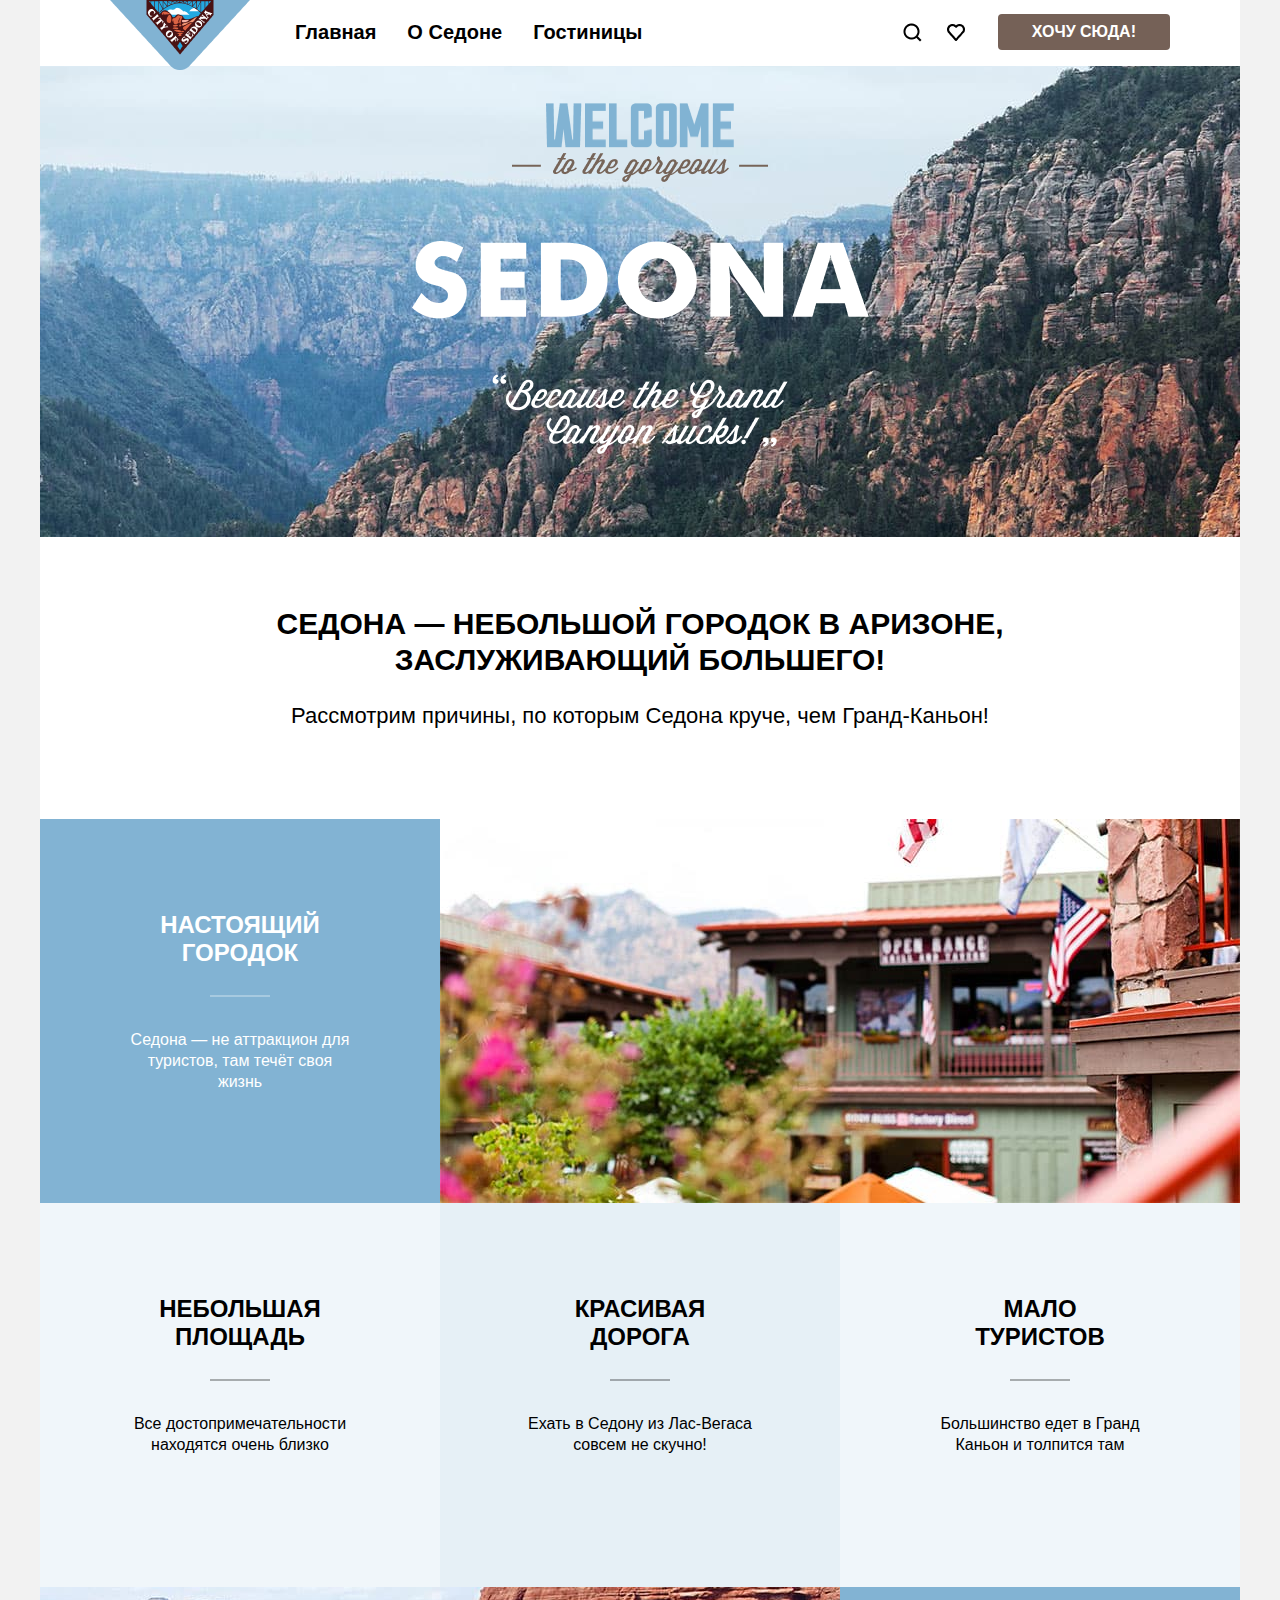
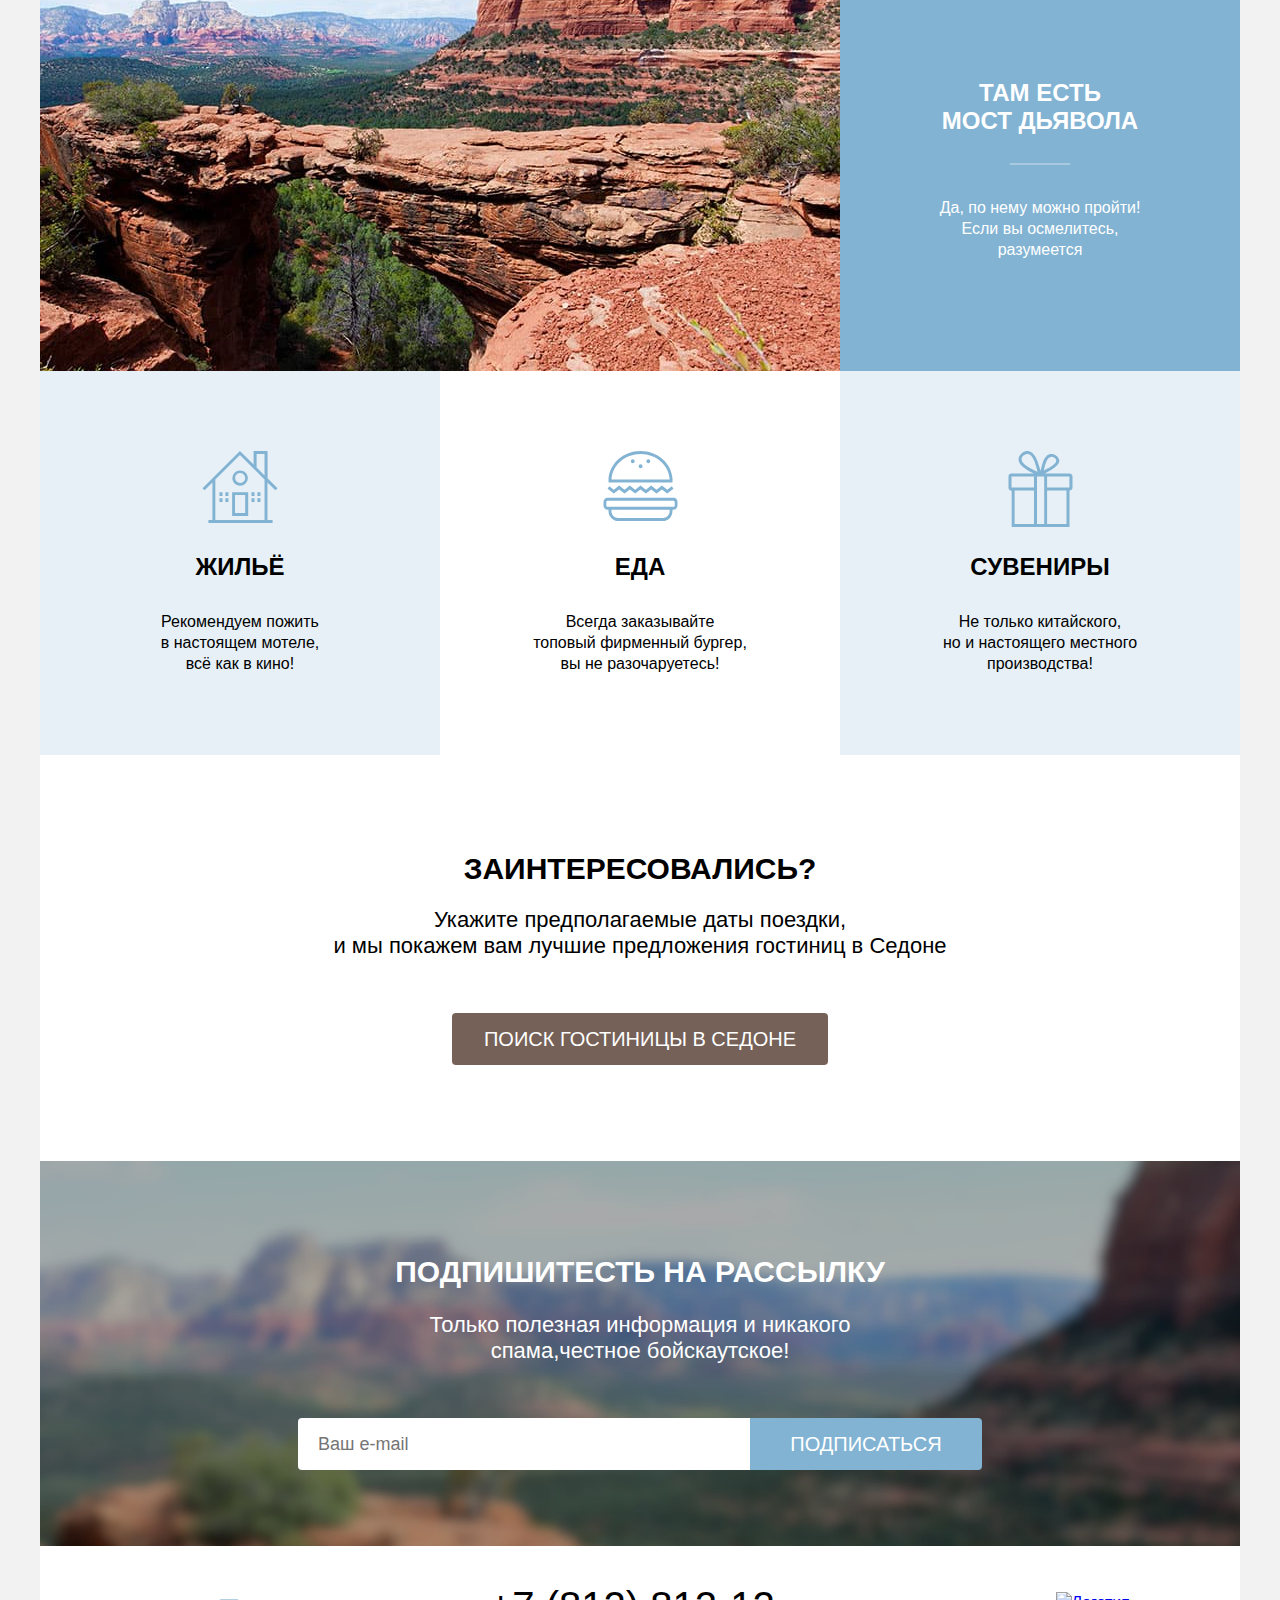
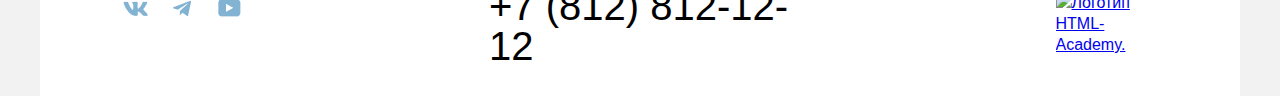
==== commit 741e7b64: "pixel perfect" ====
--- a/index.html
+++ b/index.html
@@ -3,24 +3,25 @@
   <head>
     <meta charset="utf-8">
     <title>HTML Academy: Седона</title>
+    <link rel="icon" href="favicon.ico">
+    <link rel="icon" type="image/png" href="images/favicon.png">
     <link rel="stylesheet" href="styles/styles.css">
   </head>
   <body>
     <header class="main-header">
       <div class="navigation-site">
-        <img src="images/logo-sedona.png"  width="140" height="70" alt="logo" class="logo">
+        <img src="images/logo-sedona.png"  width="140" height="70" alt="logo." class="logo">
         <nav class="navigation">
           <h2 class="visually-hidden">Навигация сайта</h2>
           <ul class="navigation-list">
            <li class="navigation-item">
-            <a class="navigation-link" href="\index.html">Главная</a>
+            <a class="navigation-link" href="index.html">Главная</a>
            </li>
            <li class="navigation-item">
             <a class="navigation-link" href="#">О Седоне</a>
            </li>
            <li class="navigation-item">
             <a class="navigation-link" href="#">Гостиницы</a>
-           </li>
           </ul>
         </nav>
       </div>
@@ -37,18 +38,18 @@
           </a>
         </li>
         <li class="navigation-item">
-          <a class="navigation-link buttom-want-here"  href="#">
+          <a class="navigation-link button-want-here"  href="#">
              Хочу сюда!
           </a>
         </li>
       </ul>
     </header>
-<main class="main-conteiner main-index">
+<main class="main-container main-index">
   <h1 class="visually-hidden">SEDONA</h1>
   <div class="images">
-   <p class="intro-images-welcome"> <img src="images/welcome.png" alt="welcome" width="188" height="45"></p>
-   <p class="intro-images-to-the"><img src="images/to the gorgeous.png" alt="to the gorgeous" width="256" height="29"></p>
-   <p class="intro-images-sedona"> <img src="images/sedona.png" alt="sedona" width="457" height="213"></p>
+   <p class="intro-images-welcome"> <img src="images/welcome.png" alt="welcome." width="188" height="45"></p>
+   <p class="intro-images-to-the"><img src="images/to_the_gorgeous.png" alt="to the gorgeous." width="256" height="29"></p>
+   <p class="intro-images-sedona"> <img src="images/sedona.png" alt="sedona." width="457" height="213"></p>
 
   </div>
   <section class="intro-advantages">
@@ -63,7 +64,7 @@
 
      </li>
      <li class="advantages-img1">
-       <img src="images/house.jpg" width="800" height="384" alt="Домик в Седоне">
+       <img src="images/house.jpg" width="800" height="384" alt="Домик в Седоне.">
      </li>
 
      <li class="advantages-item color-2">
@@ -82,7 +83,7 @@
 
      </li>
      <li class="advantages-img2">
-       <img src="images/bridge.jpg" width="800" height="384" alt="Мост дьявола">
+       <img src="images/bridge.jpg" width="800" height="384" alt="Мост дьявола.">
      </li>
      <li class="advantages-item color-1 devil">
        <h3 class="advantage-title ">Там есть<br>мост дьявола</h3>
@@ -106,7 +107,7 @@
   </section>
   <section class="search-hotel">
     <h2 class="search-hotel-title">Заинтересовались?</h2>
-    <p class="search-hotel-p">Укажите предполагаемые даты поездки,<br> и мы покажем вам лучшие предложения гостиниц в Седоне</p>
+    <p class="search-hotel-text">Укажите предполагаемые даты поездки,<br> и мы покажем вам лучшие предложения гостиниц в Седоне</p>
     <a class="bottom-search-hotel" href="#">Поиск гостиницы в Седоне</a>
   </section>
 
@@ -116,10 +117,10 @@
 <footer class="page-footer">
   <div class="mailing">
     <h2 class="mailing-title">Подпишитесть на рассылку</h2>
-    <p>Только полезная информация и никакого спама,<br>честное бойскаутское!</p>
+    <p>Только полезная информация и никакого<br> спама,честное бойскаутское!</p>
     <form action=" https://echo.htmlacademy.ru/" method="post" class="mailing-form">
-      <input type="text" name="mailing" placeholder="    Ваш e-mail">
-      <button class="buttom-mailing" type="submit">Подписаться</button>
+      <input type="text" name="mailing" placeholder="    Ваш e-mail" required>
+      <button class="button-mailing" type="submit">Подписаться</button>
     </form>
   </div>
 <div class="footer-bottom">
@@ -141,11 +142,11 @@
   </li>
 </ul>
 <p class="footer-phone">
-  <a href="tel:88128121212">+7-812-812-12-12</a>
+  <a href="tel:88128121212">+7 (812) 812-12-12</a>
 </p>
   <p class="footer-html">
     <a href="https://htmlacademy.ru/">
-      <img src="images/HTML Academy.png" width="115" height="33" alt="Логотип HTML-Academy">
+      <img src="images/html_academy.png" width="115" height="33" alt="Логотип HTML-Academy.">
     </a>
   </p>
 </div>
@@ -160,32 +161,32 @@
       <form class="search-hotel-form" action="https://echo.htmlacademy.ru/" method="post" >
       <p class="field-group">
         <label for="date-check-in">Дата Заезда:</label>
-        <input class="search-hotel-form-field field date-check-in" type="text" id="date-check-in" value="27 апреля 2020">
+        <input class="search-hotel-form-field field date-check-in" type="text" id="date-check-in" value="27 апреля 2020" required>
         <label for="date-check-in" class="check-in-label">Мы не можем отправить вас в прошлое.</label>
       </p>
       <p class="field-group">
         <label for="date-check-out">Дата Выезда:</label>
-        <input class="search-hotel-form-field field date-check-out" type="text" id="date-check-out" value="1 сентября 2023">
+        <input class="search-hotel-form-field field date-check-out" type="text" id="date-check-out" value="1 сентября 2023" required>
         <label for="date-check-out" class="check-out-label">На эти даты есть свободные номера. Пока есть.</label>
       </p>
       <p class="field-group form-number-people">
        <label for="number-people">Взрослые:</label>
-       <input type="button" class="number-people-minus minus"  id="number-people">
-       <input class="number-people-digit" type="text" id="number-people" value="2">
-       <input type="button" class="number-people-plus plus"   id="number-people">
+       <button class="number-people-minus minus"></button>
+       <input class="number-people-digit" type="text" id="number-people" value="2" required>
+       <button class="number-people-plus plus" ></button>
       </p>
       <p class="field-group form-number-children">
         <label for="number-children">Дети:</label>
-        <input type="button" class="number-children-minus minus"  id="number-children">
-        <input class="number-children-digit" type="text" id="number-children" value="2">
-        <input type="button" class="number-children-plus plus"   id="number-children">
+        <button class="number-children-minus minus" ></button>
+        <input class="number-children-digit" type="text" id="number-children" value="2" required>
+        <button class="number-children-plus plus" ></button>
        </p>
        <span class="tooltip">
         <button class="number-children-info">i</button>
           <span class="children-info-text">Укажите количество детей,<br> которые будут с вами, возраст<br> которых от 6 до 18 лет. Дети<br> до 6 лет размещаются<br> бесплатно.</span>
       </span>
        <p class="field-group button-search">
-        <button type="submit" placeholder="Найти" >Найти</button>
+        <button type="submit" >Найти</button>
       </p>
       </form>
     </section>
--- a/styles/styles.css
+++ b/styles/styles.css
@@ -4,31 +4,18 @@
 
   font-style: normal;
   font-weight: 400;
-  src: url("../fonts/pt-sans-regular.woff2") format("woff2");
+  src: url("../fonts/ptsans-400.woff2") format("woff2");
   font-display: swap;
 }
 @font-face {
   font-family: "PT Sans";
   font-style: normal;
   font-weight: 700;
-  src: url("../fonts/pt-sans-bold.woff2") format("woff2");
+  src: url("../fonts/ptsans-700.woff2") format("woff2");
   font-display: swap;
 }
 
-@font-face {
-  font-family: "PT Sans";
-  font-style: italic;
-  font-weight: 400;
-  src: url("../fonts/pt-sans-italic.woff2") format("woff2");
-  font-display: swap;
-}
-@font-face {
-  font-family: "PT Sans Narrow";
-  font-style: normal;
-  font-weight: 700;
-  src: url("../fonts/pt-sans-narrow-bold.woff2") format("woff2");
-  font-display: swap;
-}
+
 html{
   height: 100%;
 }
@@ -42,16 +29,19 @@
   font-size: 18;
   line-height: 21px;
   color: black;
-  background-color: white;
+  background-color: #F2F2F2;
   padding-left: 40px;
   padding-right: 40px;
   min-width: 1200px;
-}
-.main-conteiner{
+  align-items: center;
+}
+.main-container{
   flex-grow: 1;
+  background-color: white;
+  width: 1200px;
 }
 .navigation-link{
-  font-family: "PT Sans Narrow", sans-serif;
+  font-family: "PT Sans", sans-serif;
   font-size: 20px;
   line-height: 24px;
   color: black;
@@ -63,7 +53,7 @@
   padding-bottom: 20px;
 }
 
-.buttom-want-here{
+.button-want-here{
   font-family: inherit;
   font-size: 16px;
   line-height: 20px;
@@ -78,10 +68,7 @@
 border-radius: 4px;
 
 }
-ul{
-  list-style-type: none;
-}
-h2{
+.navigation h2{
   font-size: 30px;
 line-height: 36px;
 font-weight: 700;
@@ -90,19 +77,23 @@
 }
 
 .images{
-  background-image:url("../images/Vector.png"),url("../images/mountains.jpg");
+  background-color: #c1e1f7;
+  background-image:url("../images/vector.png"),url("../images/mountains.jpg");
   background-repeat: no-repeat;
   background-position:50% 100%, 50% 50%;
   margin: 0%;
   margin-top: -20px;
+  height: 471px;
 }
 .intro-images-welcome{
   padding-top: 37px;
 text-align: center;
+margin-bottom: 0;
 }
 .intro-images-to-the{
   text-align: center;
   margin-bottom: 54px;
+  margin-top: 0;
   }
   .intro-images-sedona{
     text-align: center;
@@ -113,10 +104,17 @@
       font-size: 22px;
       line-height: 26px;
       padding-bottom: 90px;
+      margin: 0;
     }
       .intro{
         padding-top: 69px;
         padding-bottom: 25px;
+        font-size: 30px;
+        line-height: 36px;
+        font-weight: 700;
+        text-align: center;
+        text-transform: uppercase;
+        margin: 0;
       }
 
 .advantage-title{
@@ -125,10 +123,13 @@
   line-height: 28px;
   text-transform: uppercase;
   margin-bottom: 62px;
-  margin-top: 0;
-
-}
-
+  margin-top: 82px;
+
+}
+.advantages-discription{
+  font-size: 18px;
+  line-height: 21px;
+}
 
 .color-1{
   background-color: #82B3D3;
@@ -144,13 +145,22 @@
 .color-4{
   background-color: rgba(131, 179, 211, 0.2);
 }
+.search-hotel{
+  margin-bottom: 96px;
+}
 .search-hotel-title{
   padding-top: 96px;
-
-}
-
-
-.search-hotel-p{
+  margin: 0;
+  font-size: 30px;
+  line-height: 36px;
+  font-weight: 700;
+  text-align: center;
+  text-transform: uppercase;
+
+}
+.search-hotel-text{
+  margin-top: 20px;
+  margin-bottom: 54px;
   font-size: 22px;
   line-height: 26px;
   text-align: center;
@@ -164,14 +174,23 @@
   background-color:#756157 ;
   text-transform: uppercase;
   text-decoration: none;
-  padding: 8px 50px;
+  padding: 8px 0;
   margin: 0 auto;
   width: 376px;
   text-align: center;
   border-radius: 4px;
+}
+.page-footer{
+  background-color: white;
+height: 535px;
+display: flex;
+flex-direction: column;
+align-items: center;
+width: 1200px;
 
 }
 .mailing{
+  background-color:#756157;
   background-image: url("../images/background-footer.jpg");
   background-repeat: no-repeat;
   background-position: top center;
@@ -179,14 +198,30 @@
   background-size:cover;
   color: white;
   text-align: center;
-  margin-top: 96px;
-  margin-bottom: 40px;
+  margin-bottom: 30px;
+  width: 1200px;
 
 }
 .mailing-title{
-padding-top: 96px;
-}
-.buttom-mailing{
+  margin: 0;
+padding-top: 93px;
+font-size: 30px;
+line-height: 36px;
+font-weight: 700;
+text-align: center;
+text-transform: uppercase;
+}
+.mailing p{
+  font-size: 22px;
+  line-height: 26px;
+}
+.mailing-form input{
+ padding-left: 20px;
+ font-size: 18px;
+ line-height: 24px;
+}
+.button-mailing{
+  font-size: 20px;
   background-color: #82B3D3;
   text-align: center;
 color: white;
@@ -203,47 +238,51 @@
 display: flex;
 margin: 0;
 width: 507px;
-margin-left: 70px;
-
 }
 .navigation{
   display: flex;
-  width: 339px;
+  min-width: 339px;
   margin: 0;
   margin-left: 30px;
 
 }
 .navigation-list{
   display: flex;
-  height: 64px;
-  width: 507px;
+  min-height: 64px;
+  min-width: 507px;
   margin: 0;
   padding: 0;
   flex-wrap: wrap;
+  list-style-type: none;
 
 }
 .navigation-user{
   display:flex;
   margin: 0;
-  margin-left: auto;
+  margin-left: 288px;
   padding-right: 70px;
-  height: 64px;
-
-
+  min-height: 64px;
+  list-style-type: none;
+  min-width: 268px;
 
 }
 .navigation-list .navigation-item{
   margin: 0 ;
-  padding-left: 16px;
-}
-header{
+  padding-left: 15px;
+  padding-right: 16px;
+}
+.main-header{
   display: flex;
   margin: 0%;
-  height: 64px;
+  min-height: 64px;
+  background-color: white;
+  justify-content: space-between;
+  width: 1200px;
 }
 .logo{
   position: relative;
   z-index: 1;
+  margin-left: 70px;
 }
 
 .visually-hidden {
@@ -265,7 +304,7 @@
   justify-content: center;
   margin: 0;
   padding: 0;
-
+  list-style-type: none;
 }
 .advantages-img1{
   grid-column: 2/span3;
@@ -280,14 +319,14 @@
 }
 .advantages-item{
   text-align: center;
-  padding-top: 103px;
-  padding-bottom: 121px;
-}
+  padding: 10px;
+  min-width: 364px;
+  min-height: 360px;
+}
+
 .home{
   grid-column: 1;
   grid-row: 4;
-padding-top: 158px;
-
 background-image: url("../images/house-icon.svg");
 background-repeat: no-repeat;
 background-position-y:80px;
@@ -295,14 +334,12 @@
 }
 .home .advantage-title{
   margin-bottom: 30px;
-  margin-top: 30px;
+  margin-top: 172px;
 }
 .food{
   grid-column: 2;
   grid-row: 4;
   margin: 0;
-  padding-top: 158px;
-
   background-image: url("../images/burger.svg");
 background-repeat: no-repeat;
 background-position-y:80px;
@@ -310,13 +347,11 @@
 }
 .food .advantage-title{
   margin-bottom: 30px;
-  margin-top: 30px;
+  margin-top: 172px;
 }
 .gift{
   grid-column: 3;
   grid-row: 4;
-  padding-top: 158px;
-
   background-image: url("../images/gift-icon.svg");
 background-repeat: no-repeat;
 background-position-y:80px;
@@ -324,33 +359,34 @@
 }
 .gift .advantage-title{
   margin-bottom: 30px;
-  margin-top: 30px;
+  margin-top: 172px;
 }
 .footer-bottom{
   display: flex;
   justify-content: space-between;
-  width: 100%;
   margin-bottom: 30px;
-
-
+  width: 1245px;
 }
 .footer-social-list{
   margin: 0;
-  margin-left: 70px;
-  display: flex;
-  width:142px;
+  margin-top: 12px;
+  margin-left: 94px;
+  display: flex;
+  min-width:142px;
   padding: 0;
   flex-wrap: wrap;
+  list-style-type: none;
 }
 .footer-phone{
   width: 331px;
   margin: 0;
-
+  padding-top: 10px;
 }
 .footer-html{
-  padding-right: 70px;
+  padding-right: 92px;
   width: 115px;
 margin: 0;
+padding-top: 16px;
 }
 .mailing-form{
   margin-top: 54px;
@@ -367,20 +403,20 @@
   min-height: 40px;
   display: block;
 }
-.navigation-user .navigation-item:nth-child(1) .navigation-link{
+.navigation-user .navigation-item:nth-child(1){
   background-image:url("../images/search.png");
   background-repeat: no-repeat;
   background-position: center;
   display: block;
-  height: 100%;
-  padding: 0;
-}
-.navigation-user .navigation-item:nth-child(2) .navigation-link{
+  height: 64px;
+  padding: 0;
+}
+.navigation-user .navigation-item:nth-child(2){
   background-image:url("../images/heart-icon.png");
   background-repeat: no-repeat;
   background-position: center;
   display: block;
-  height: 100%;
+  height: 64px;
   padding: 0;
   margin-right: 20px;
 }
@@ -389,7 +425,7 @@
   background-repeat: no-repeat;
   background-position: center;
   display: block;
-  height: 100%;
+  height: 40px;
   padding: 0;
 }
 .footer-social-item:nth-child(2) .buttom-social{
@@ -397,7 +433,7 @@
   background-repeat: no-repeat;
   background-position: center;
   display: block;
-  height: 100%;
+  height: 40px;
   padding: 0;
 }
 .footer-social-item:nth-child(3) .buttom-social{
@@ -405,7 +441,7 @@
   background-repeat: no-repeat;
   background-position: center;
   display: block;
-  height: 100%;
+  height: 40px;
   padding: 0;
 }
 .mailing input{
@@ -502,6 +538,10 @@
   text-align: start;
   margin-top: 0;
   margin-bottom: 64px;
+  font-size: 30px;
+  line-height: 36px;
+  font-weight: 700;
+  text-transform: uppercase;
 }
 .field-group{
   margin-bottom: 23px;
@@ -524,7 +564,7 @@
 }
 
 .search-hotel-form-field{
-  width: 398px;
+  width: 414px;
   height: 48px;
   border: none;
   border-radius: 4px;
@@ -536,7 +576,7 @@
 font-weight: 700;
 background-image: url("../images/calendar.png");
 background-repeat: no-repeat;
-background-position-x:386px;
+background-position-x:400px;
 background-position-y: center;
 
 }
@@ -620,9 +660,11 @@
   display: block;
   height: 100%;
   padding: 0;
+  border: none;
   border-top-right-radius: 4px;
   border-bottom-right-radius: 4px;
   cursor: pointer;
+  width: 40px;
 }
 .minus{
   background-image:url("../images/minus.png");
@@ -631,9 +673,11 @@
   display: block;
   height: 100%;
   padding: 0;
+  border: none;
   border-top-left-radius: 4px;
   border-bottom-left-radius: 4px;
   cursor: pointer;
+  width: 40px;
 }
 .form-number-people label{
   margin: auto 0;
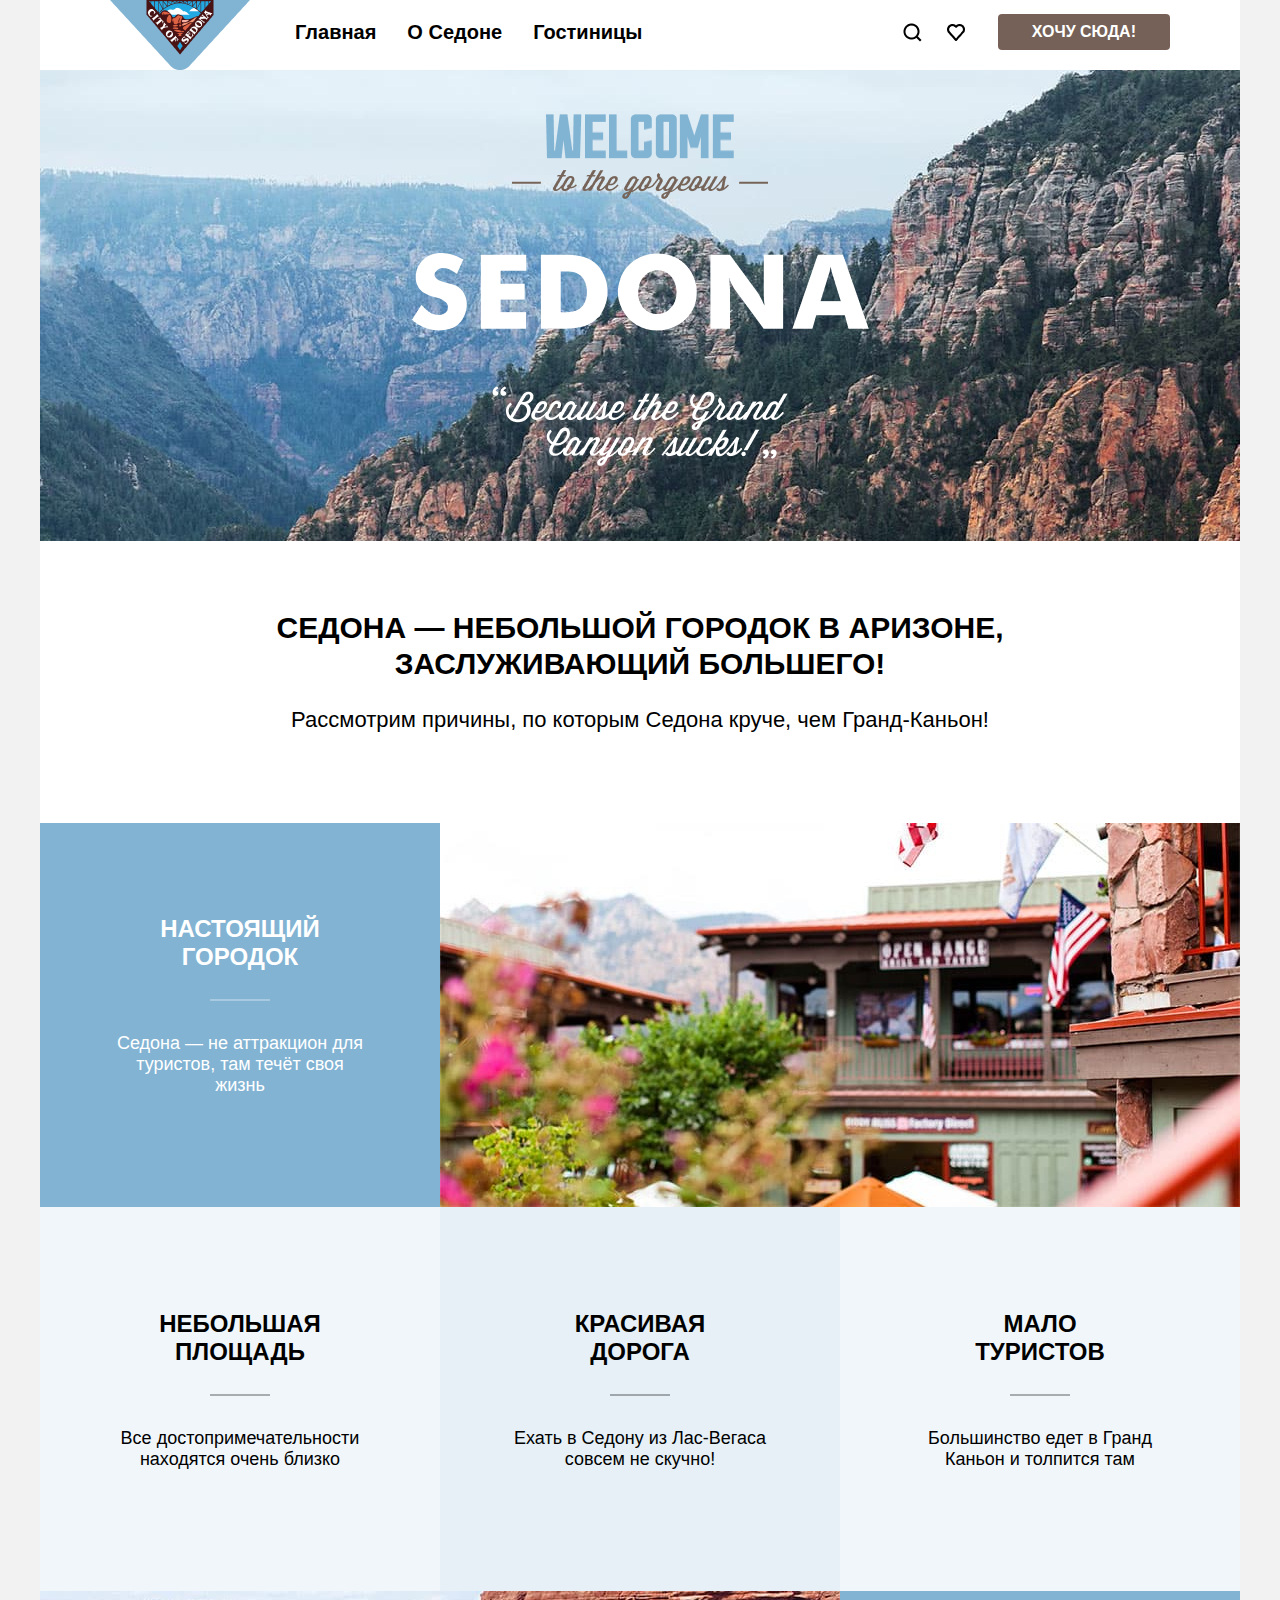
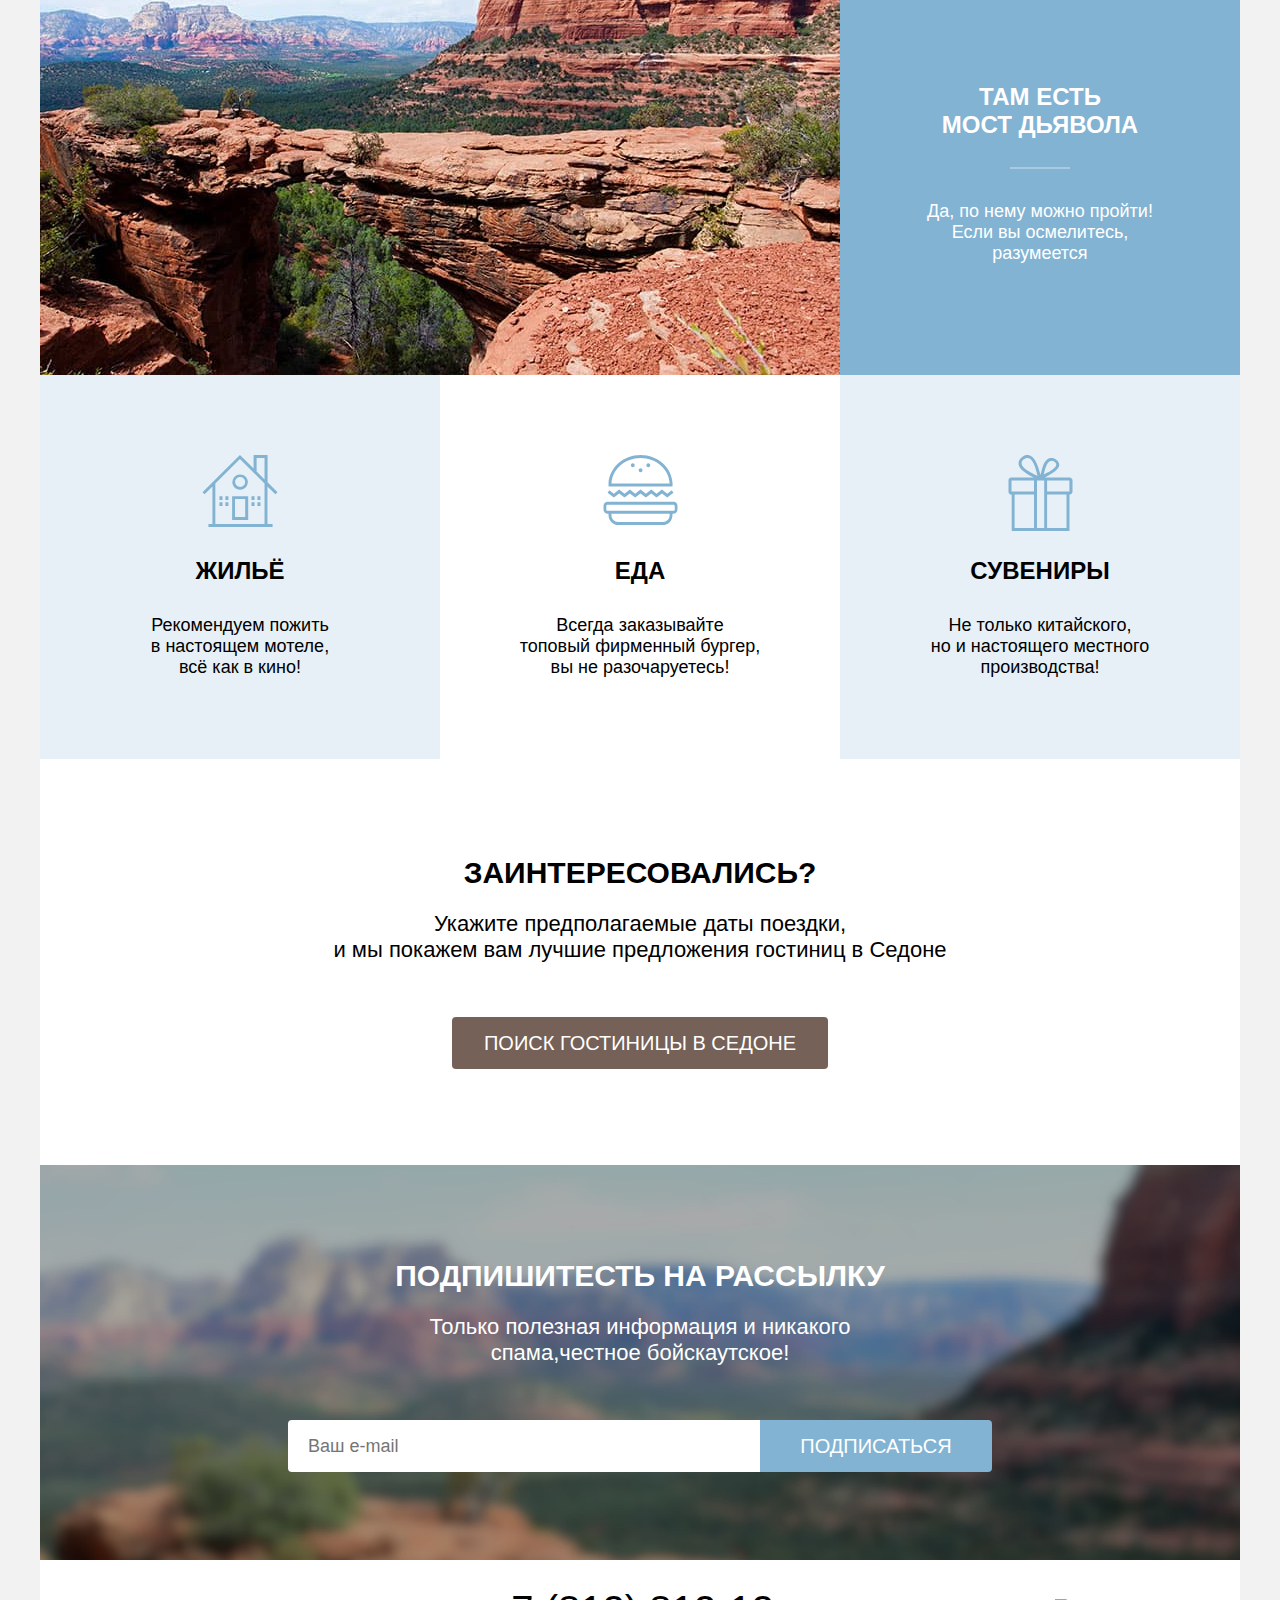
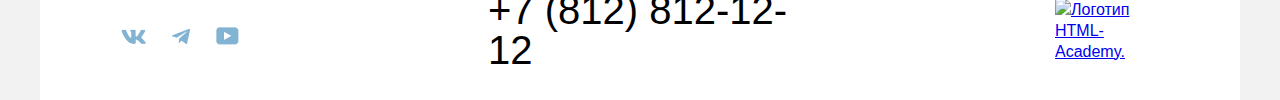
==== commit 42c017bf: "исправил." ====
--- a/index.html
+++ b/index.html
@@ -47,10 +47,9 @@
 <main class="main-container main-index">
   <h1 class="visually-hidden">SEDONA</h1>
   <div class="images">
-   <p class="intro-images-welcome"> <img src="images/welcome.png" alt="welcome." width="188" height="45"></p>
-   <p class="intro-images-to-the"><img src="images/to_the_gorgeous.png" alt="to the gorgeous." width="256" height="29"></p>
-   <p class="intro-images-sedona"> <img src="images/sedona.png" alt="sedona." width="457" height="213"></p>
-
+    <img src="images/welcome.png" class="intro-images-welcome" alt="welcome." width="188" height="45">
+   <img src="images/to_the_gorgeous.png" class="intro-images-to-the" alt="to the gorgeous." width="256" height="29">
+   <img src="images/sedona.png" class="intro-images-sedona" alt="sedona." width="457" height="213">
   </div>
   <section class="intro-advantages">
     <h2 class="intro">Седона — небольшой городок в Аризоне,<br>заслуживающий большего!</h2>
@@ -119,7 +118,7 @@
     <h2 class="mailing-title">Подпишитесть на рассылку</h2>
     <p>Только полезная информация и никакого<br> спама,честное бойскаутское!</p>
     <form action=" https://echo.htmlacademy.ru/" method="post" class="mailing-form">
-      <input type="text" name="mailing" placeholder="    Ваш e-mail" required>
+      <input type="text" name="mailing" placeholder="Ваш e-mail" required>
       <button class="button-mailing" type="submit">Подписаться</button>
     </form>
   </div>
@@ -141,14 +140,10 @@
     </a>
   </li>
 </ul>
-<p class="footer-phone">
-  <a href="tel:88128121212">+7 (812) 812-12-12</a>
-</p>
-  <p class="footer-html">
-    <a href="https://htmlacademy.ru/">
+  <a href="tel:88128121212" class="footer-phone">+7 (812) 812-12-12</a>
+  <a href="https://htmlacademy.ru/" class="footer-html">
       <img src="images/html_academy.png" width="115" height="33" alt="Логотип HTML-Academy.">
-    </a>
-  </p>
+  </a>
 </div>
 </footer>
 <div class="modal-container">
--- a/styles/styles.css
+++ b/styles/styles.css
@@ -81,40 +81,40 @@
   background-image:url("../images/vector.png"),url("../images/mountains.jpg");
   background-repeat: no-repeat;
   background-position:50% 100%, 50% 50%;
-  margin: 0%;
-  margin-top: -20px;
+  margin: 0;
   height: 471px;
+  display: flex;
+  flex-direction: column;
+  align-items: center;
+  padding-top: 44px;
+  box-sizing: border-box;
 }
 .intro-images-welcome{
-  padding-top: 37px;
-text-align: center;
-margin-bottom: 0;
+margin-bottom: 11px;
 }
 .intro-images-to-the{
-  text-align: center;
-  margin-bottom: 54px;
-  margin-top: 0;
+margin-bottom: 54px;
   }
-  .intro-images-sedona{
-    text-align: center;
-    padding-bottom: 82px;
-     }
+  .intro-advantages{
+    padding-top: 69px;
+    padding-bottom: 90px;
+  }
      .intro-advantages p{
       text-align: center;
       font-size: 22px;
       line-height: 26px;
-      padding-bottom: 90px;
       margin: 0;
+      padding: 0 20px;
     }
       .intro{
-        padding-top: 69px;
-        padding-bottom: 25px;
+        margin: 0;
+        margin-bottom: 25px;
         font-size: 30px;
         line-height: 36px;
         font-weight: 700;
         text-align: center;
         text-transform: uppercase;
-        margin: 0;
+
       }
 
 .advantage-title{
@@ -123,17 +123,18 @@
   line-height: 28px;
   text-transform: uppercase;
   margin-bottom: 62px;
-  margin-top: 82px;
-
-}
-.advantages-discription{
+  margin-top: 0;
+}
+.advantage-description{
   font-size: 18px;
   line-height: 21px;
-}
-
-.color-1{
+  margin: 0;
+}
+
+.advantages-item.color-1{
   background-color: #82B3D3;
   color: white;
+  padding-top: 92px;
 }
 .color-2{
   background-color: #f0f6fa;
@@ -147,19 +148,19 @@
 }
 .search-hotel{
   margin-bottom: 96px;
+  padding-top: 96px;
 }
 .search-hotel-title{
-  padding-top: 96px;
   margin: 0;
   font-size: 30px;
   line-height: 36px;
   font-weight: 700;
   text-align: center;
   text-transform: uppercase;
-
+  margin-bottom: 20px;
 }
 .search-hotel-text{
-  margin-top: 20px;
+  margin:0;
   margin-bottom: 54px;
   font-size: 22px;
   line-height: 26px;
@@ -198,22 +199,23 @@
   background-size:cover;
   color: white;
   text-align: center;
-  margin-bottom: 30px;
   width: 1200px;
-
+ padding-top: 93px;
 }
 .mailing-title{
   margin: 0;
-padding-top: 93px;
 font-size: 30px;
 line-height: 36px;
 font-weight: 700;
 text-align: center;
 text-transform: uppercase;
+margin-bottom: 20px;
 }
 .mailing p{
   font-size: 22px;
   line-height: 26px;
+  margin: 0;
+  margin-bottom: 54px;
 }
 .mailing-form input{
  padding-left: 20px;
@@ -227,13 +229,7 @@
 color: white;
 text-transform: uppercase;
 }
-.footer-phone a{
-  font-size: 40px;
-line-height: 40px;
-text-decoration: none;
-color: black;
-
-}
+
 .navigation-site{
 display: flex;
 margin: 0;
@@ -243,8 +239,6 @@
   display: flex;
   min-width: 339px;
   margin: 0;
-  margin-left: 30px;
-
 }
 .navigation-list{
   display: flex;
@@ -259,8 +253,7 @@
 .navigation-user{
   display:flex;
   margin: 0;
-  margin-left: 288px;
-  padding-right: 70px;
+ padding: 0;
   min-height: 64px;
   list-style-type: none;
   min-width: 268px;
@@ -278,11 +271,13 @@
   background-color: white;
   justify-content: space-between;
   width: 1200px;
+  padding: 0 70px;
+  box-sizing: border-box;
 }
 .logo{
   position: relative;
   z-index: 1;
-  margin-left: 70px;
+  margin-right: 30px;
 }
 
 .visually-hidden {
@@ -318,12 +313,18 @@
   grid-row: 3;
 }
 .advantages-item{
+  box-sizing: border-box;
   text-align: center;
   padding: 10px;
-  min-width: 364px;
-  min-height: 360px;
-}
-
+  min-width: 400px;
+  min-height: 384px;
+  padding-top: 103px;
+}
+.advantages-item.home,
+.advantages-item.food,
+.advantages-item.gift{
+  padding-top: 182px;
+}
 .home{
   grid-column: 1;
   grid-row: 4;
@@ -334,7 +335,6 @@
 }
 .home .advantage-title{
   margin-bottom: 30px;
-  margin-top: 172px;
 }
 .food{
   grid-column: 2;
@@ -347,7 +347,6 @@
 }
 .food .advantage-title{
   margin-bottom: 30px;
-  margin-top: 172px;
 }
 .gift{
   grid-column: 3;
@@ -359,37 +358,38 @@
 }
 .gift .advantage-title{
   margin-bottom: 30px;
-  margin-top: 172px;
 }
 .footer-bottom{
   display: flex;
   justify-content: space-between;
-  margin-bottom: 30px;
-  width: 1245px;
+  width: 1200px;
+  padding: 30px 70px;
+  box-sizing: border-box;
+  align-items: center;
 }
 .footer-social-list{
   margin: 0;
   margin-top: 12px;
-  margin-left: 94px;
   display: flex;
   min-width:142px;
   padding: 0;
   flex-wrap: wrap;
   list-style-type: none;
+  align-items: center;
 }
 .footer-phone{
   width: 331px;
   margin: 0;
-  padding-top: 10px;
+  font-size: 40px;
+  line-height: 40px;
+  text-decoration: none;
+  color: black;
 }
 .footer-html{
-  padding-right: 92px;
   width: 115px;
 margin: 0;
-padding-top: 16px;
 }
 .mailing-form{
-  margin-top: 54px;
   display: flex;
   justify-content: center;
   height: 52px;
@@ -451,6 +451,7 @@
   border: none;
   border-top-left-radius: 4px;
   border-bottom-left-radius: 4px;
+  padding-left: 20px;
 }
 .mailing button{
   width: 232px;
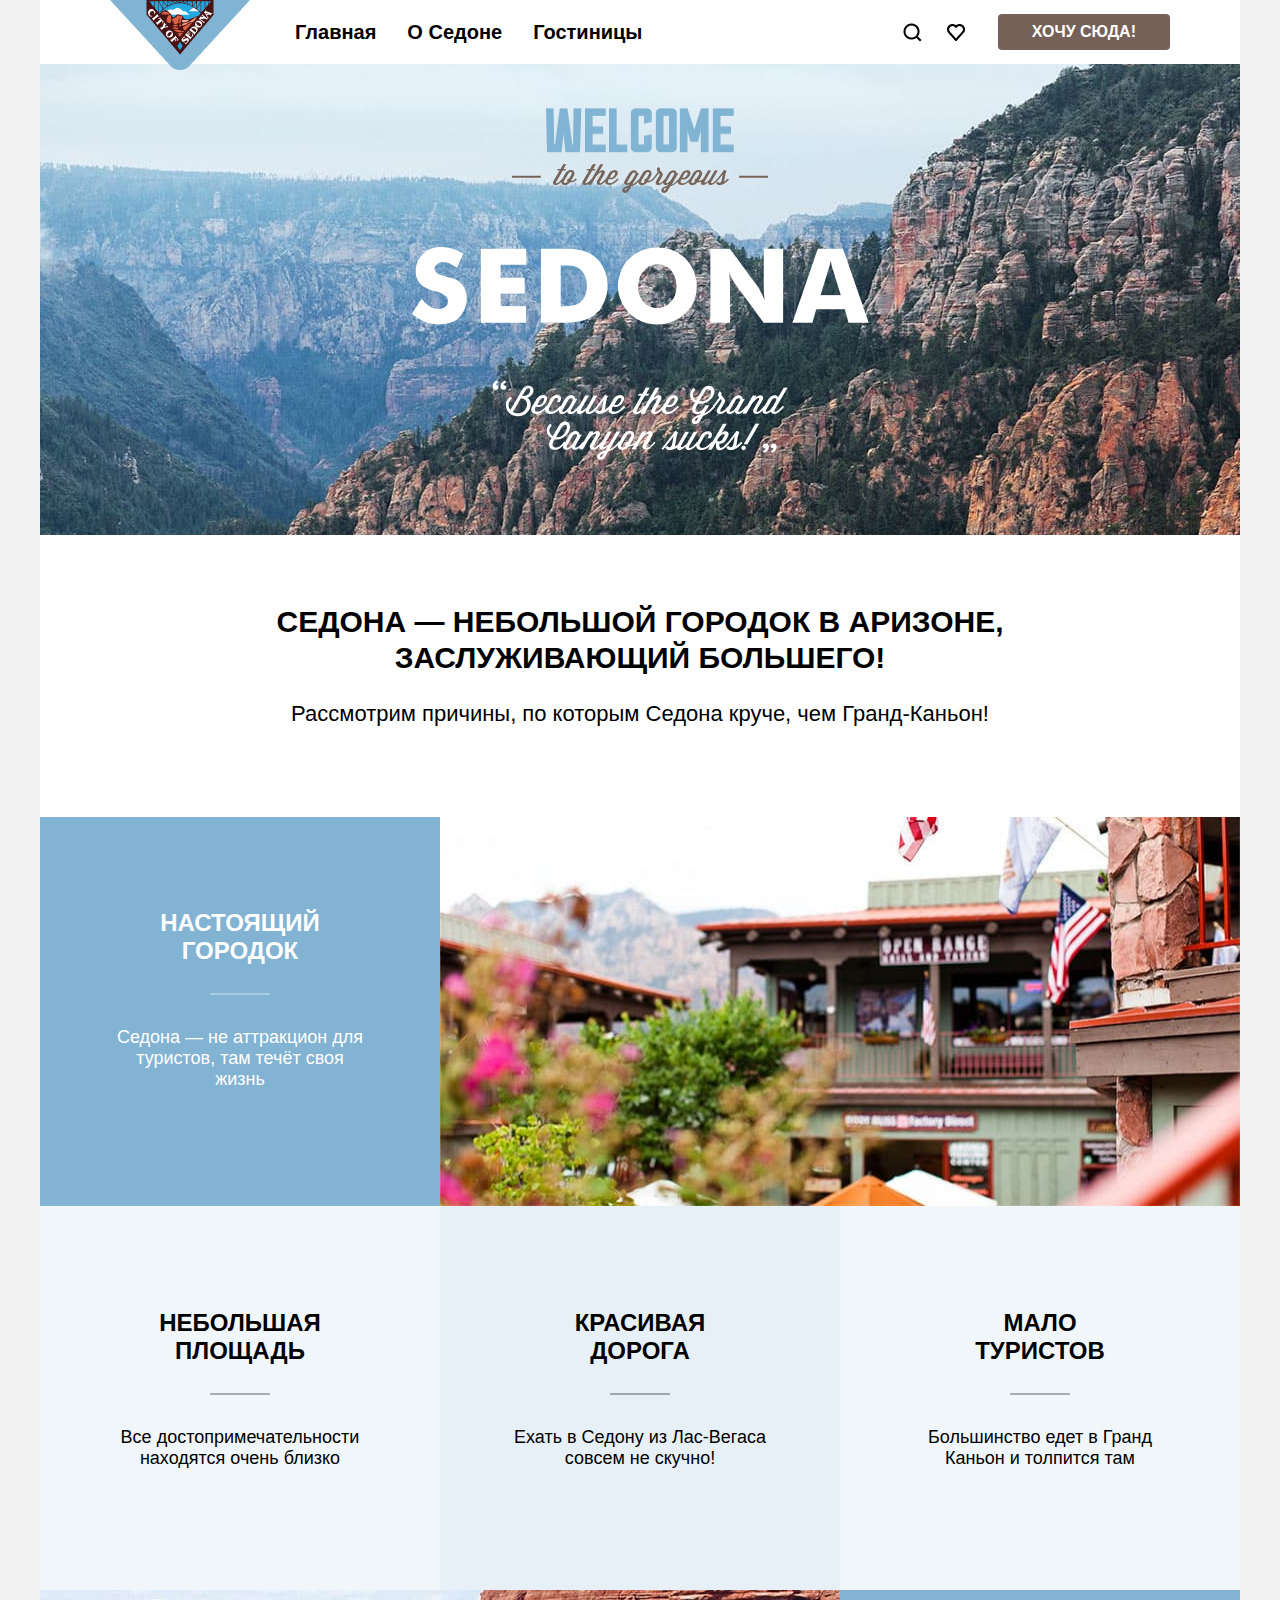
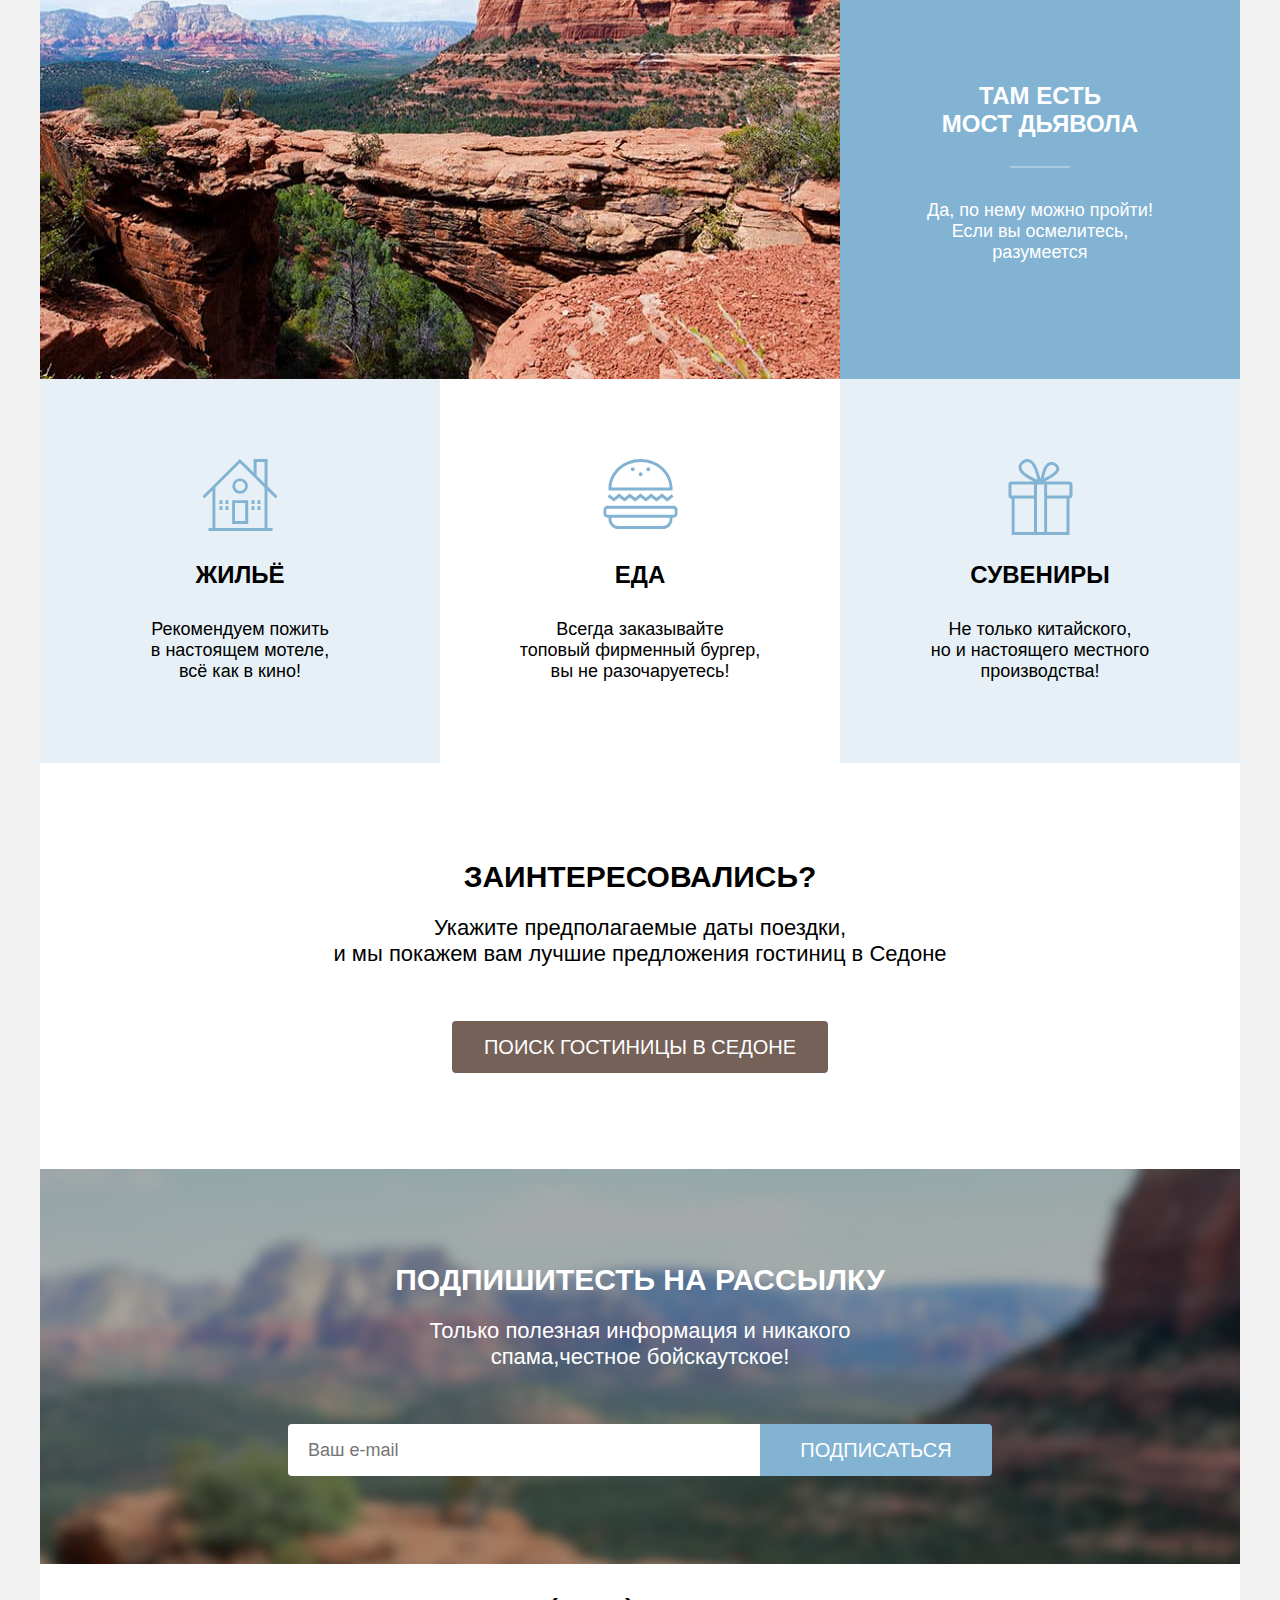
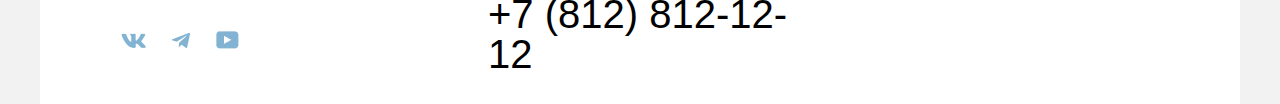
==== commit 8ae6ebea: "..." ====
--- a/index.html
+++ b/index.html
@@ -142,7 +142,7 @@
 </ul>
   <a href="tel:88128121212" class="footer-phone">+7 (812) 812-12-12</a>
   <a href="https://htmlacademy.ru/" class="footer-html">
-      <img src="images/html_academy.png" width="115" height="33" alt="Логотип HTML-Academy.">
+
   </a>
 </div>
 </footer>
--- a/styles/styles.css
+++ b/styles/styles.css
@@ -67,6 +67,15 @@
 margin-top: 14px;
 border-radius: 4px;
 
+}
+.button-want-here:hover{
+  background-color: #615048;
+}
+.button-want-here:focus{
+  background-color: #615048;
+}
+.button-want-here:active{
+  color: rgba(255, 255, 255, 0.3);
 }
 .navigation h2{
   font-size: 30px;
@@ -181,6 +190,15 @@
   text-align: center;
   border-radius: 4px;
 }
+.bottom-search-hotel:hover{
+  background-color: #615048;
+}
+.bottom-search-hotel:focus{
+  background-color: #615048;
+}
+.bottom-search-hotel:active{
+  color:rgba(255, 255, 255, 0.3)
+}
 .page-footer{
   background-color: white;
 height: 535px;
@@ -229,7 +247,16 @@
 color: white;
 text-transform: uppercase;
 }
-
+.button-mailing:hover{
+  background-color: #68A2CA;
+}
+.button-mailing:focus{
+  background-color: #68A2CA;
+}
+.button-mailing:active{
+  background-color: #68A2CA;
+  color:rgba(255, 255, 255, 0.3)
+}
 .navigation-site{
 display: flex;
 margin: 0;
@@ -239,6 +266,7 @@
   display: flex;
   min-width: 339px;
   margin: 0;
+  margin-left: 170px;
 }
 .navigation-list{
   display: flex;
@@ -275,7 +303,7 @@
   box-sizing: border-box;
 }
 .logo{
-  position: relative;
+  position: absolute;
   z-index: 1;
   margin-right: 30px;
 }
@@ -295,7 +323,6 @@
 .advantages-list{
   display: grid;
   grid-template-columns: 400px 400px 400px ;
-  grid-template-rows: 384px 384px 384px 384px;
   justify-content: center;
   margin: 0;
   padding: 0;
@@ -303,10 +330,17 @@
 }
 .advantages-img1{
   grid-column: 2/span3;
+
+}
+.advantages-img1 img{
+  height: 100%;
 }
 .advantages-img2{
   grid-column: 1/span2;
   grid-row: 3;
+}
+.advantages-img2 img{
+  height: 100%;
 }
 .devil{
   grid-column: 3;
@@ -385,9 +419,34 @@
   text-decoration: none;
   color: black;
 }
+.footer-phone:hover{
+  color:#756157;
+}
+.footer-phone:focus{
+  color:#756157;
+}
+.footer-phone:active{
+  color:rgba(117, 97, 87, 0.3)
+}
 .footer-html{
   width: 115px;
 margin: 0;
+height: 33px;
+display: block;
+padding: 0;
+background-image: url("../images/html_academy.png");
+background-position: center;
+background-repeat: no-repeat;
+}
+.footer-html:hover{
+  background-image: url("../images/htmlacademy-focus.png");
+}
+.footer-html:focus{
+  background-image: url("../images/htmlacademy-focus.png");
+}
+.footer-html:active{
+  background-image: url("../images/htmlacademy-focus.png");
+  opacity: 30%;
 }
 .mailing-form{
   display: flex;
@@ -411,6 +470,7 @@
   height: 64px;
   padding: 0;
 }
+
 .navigation-user .navigation-item:nth-child(2){
   background-image:url("../images/heart-icon.png");
   background-repeat: no-repeat;
@@ -428,6 +488,16 @@
   height: 40px;
   padding: 0;
 }
+.footer-social-item:nth-child(1) .buttom-social:hover{
+  background-image: url("../images/vk-focus.png");
+}
+.footer-social-item:nth-child(1) .buttom-social:focus{
+  background-image: url("../images/vk-focus.png");
+}
+.footer-social-item:nth-child(1) .buttom-social:active{
+  background-image: url("../images/vk-focus.png");
+  opacity: 30%;
+}
 .footer-social-item:nth-child(2) .buttom-social{
   background-image:url("../images/telegram.png");
   background-repeat: no-repeat;
@@ -436,6 +506,16 @@
   height: 40px;
   padding: 0;
 }
+.footer-social-item:nth-child(2) .buttom-social:hover{
+  background-image: url("../images/telegram-focus.png");
+}
+.footer-social-item:nth-child(2) .buttom-social:focus{
+  background-image: url("../images/telegram-focus.png");
+}
+.footer-social-item:nth-child(2) .buttom-social:active{
+  background-image: url("../images/telegram-focus.png");
+  opacity: 30%;
+}
 .footer-social-item:nth-child(3) .buttom-social{
   background-image:url("../images/youtube.png");
   background-repeat: no-repeat;
@@ -443,6 +523,16 @@
   display: block;
   height: 40px;
   padding: 0;
+}
+.footer-social-item:nth-child(3) .buttom-social:hover{
+  background-image: url("../images/youtube-focus.png");
+}
+.footer-social-item:nth-child(3) .buttom-social:focus{
+  background-image: url("../images/youtube-focus.png");
+}
+.footer-social-item:nth-child(3) .buttom-social:active{
+  background-image: url("../images/youtube-focus.png");
+  opacity: 30%;
 }
 .mailing input{
   width: 452px;
@@ -501,7 +591,7 @@
   width: 100%;
   height: 100%;
   background-color: rgba(242, 242, 242, 0.8);
-  display: none;
+  display:none ;
 
 }
 .modal-content{
@@ -611,7 +701,9 @@
   font-weight: 700;
   line-height: 21px;
   text-align: center;
-}
+
+}
+
 .form-number-children{
   display: flex;
 margin-bottom: 48px;
@@ -653,6 +745,16 @@
 line-height: 24px;
 font-weight: 700;
 cursor: pointer;
+}
+.button-search button:hover{
+  background-color: #68A2CA;
+}
+.button-search button:focus{
+  background-color: #68A2CA;
+}
+.button-search button:active{
+  background-color: #68A2CA;
+  color:rgba(255, 255, 255, 0.3)
 }
 .plus{
   background-image:url("../images/plus.png");
